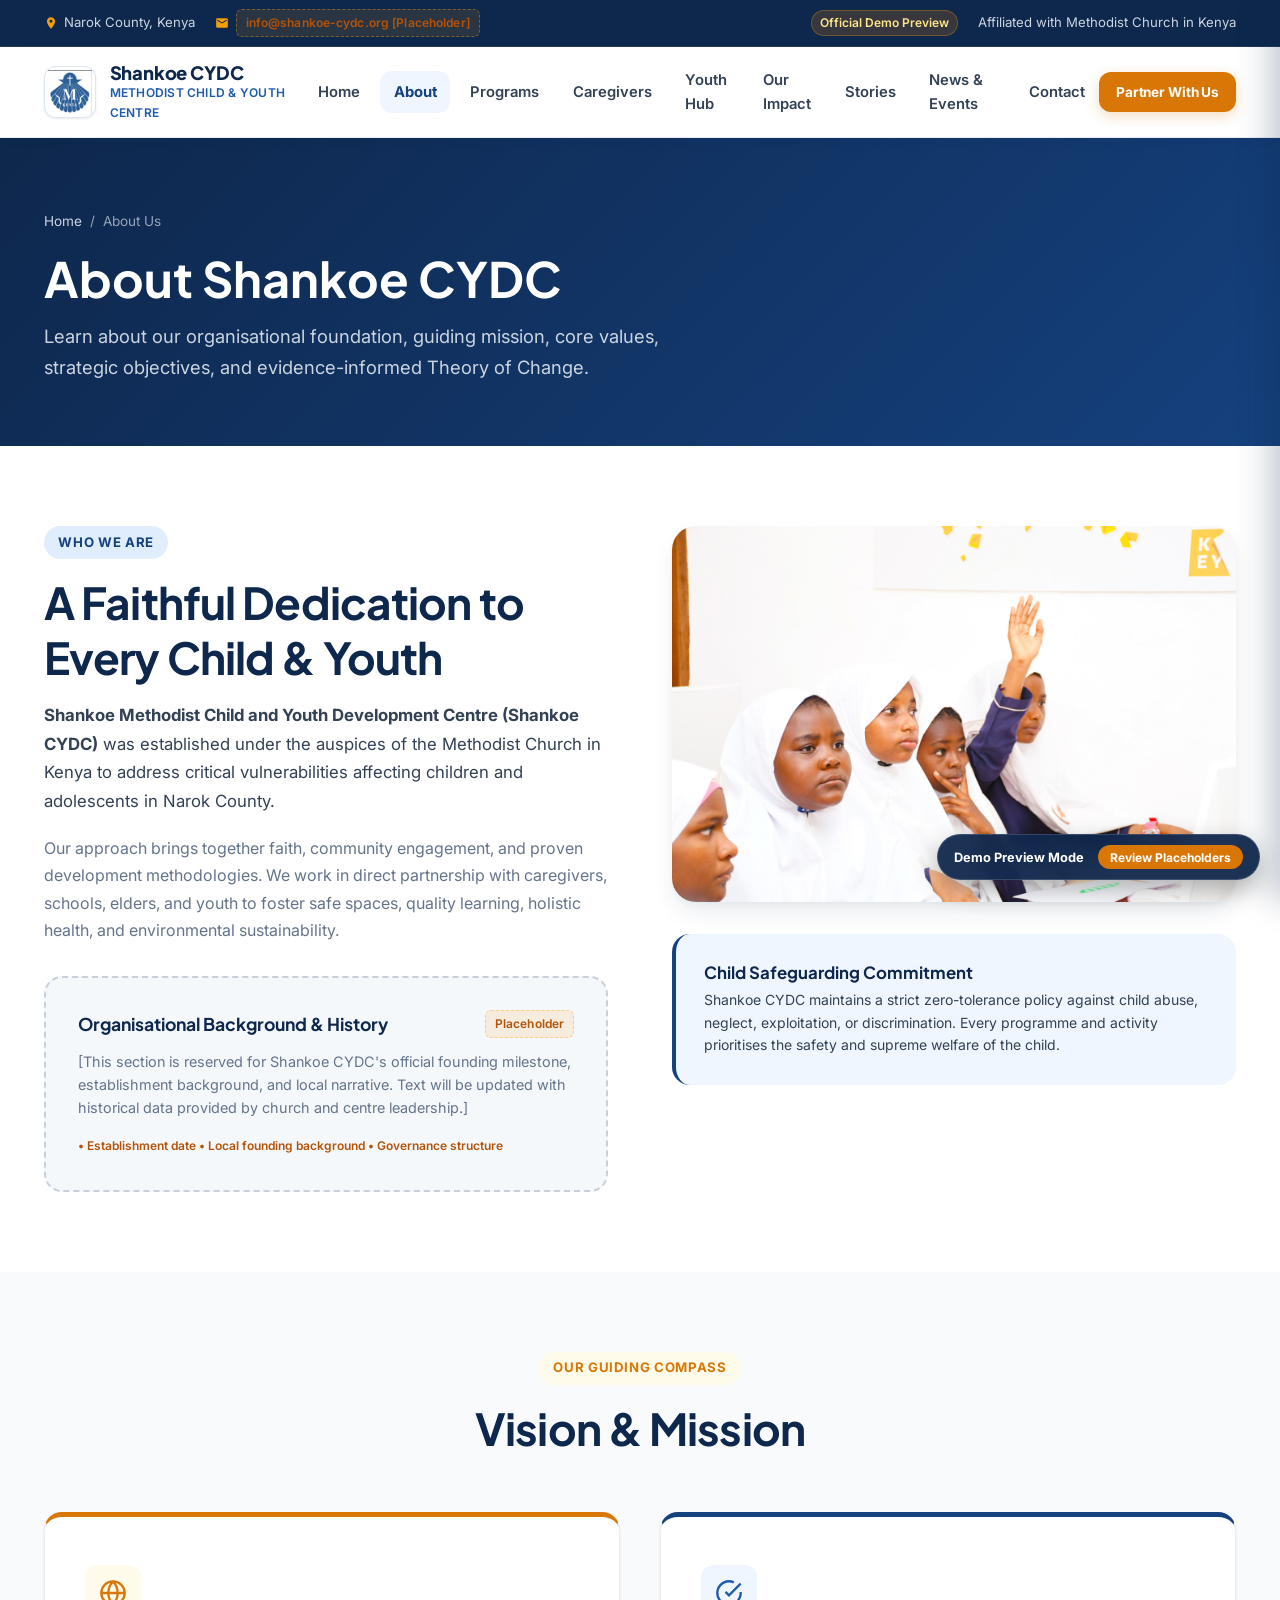
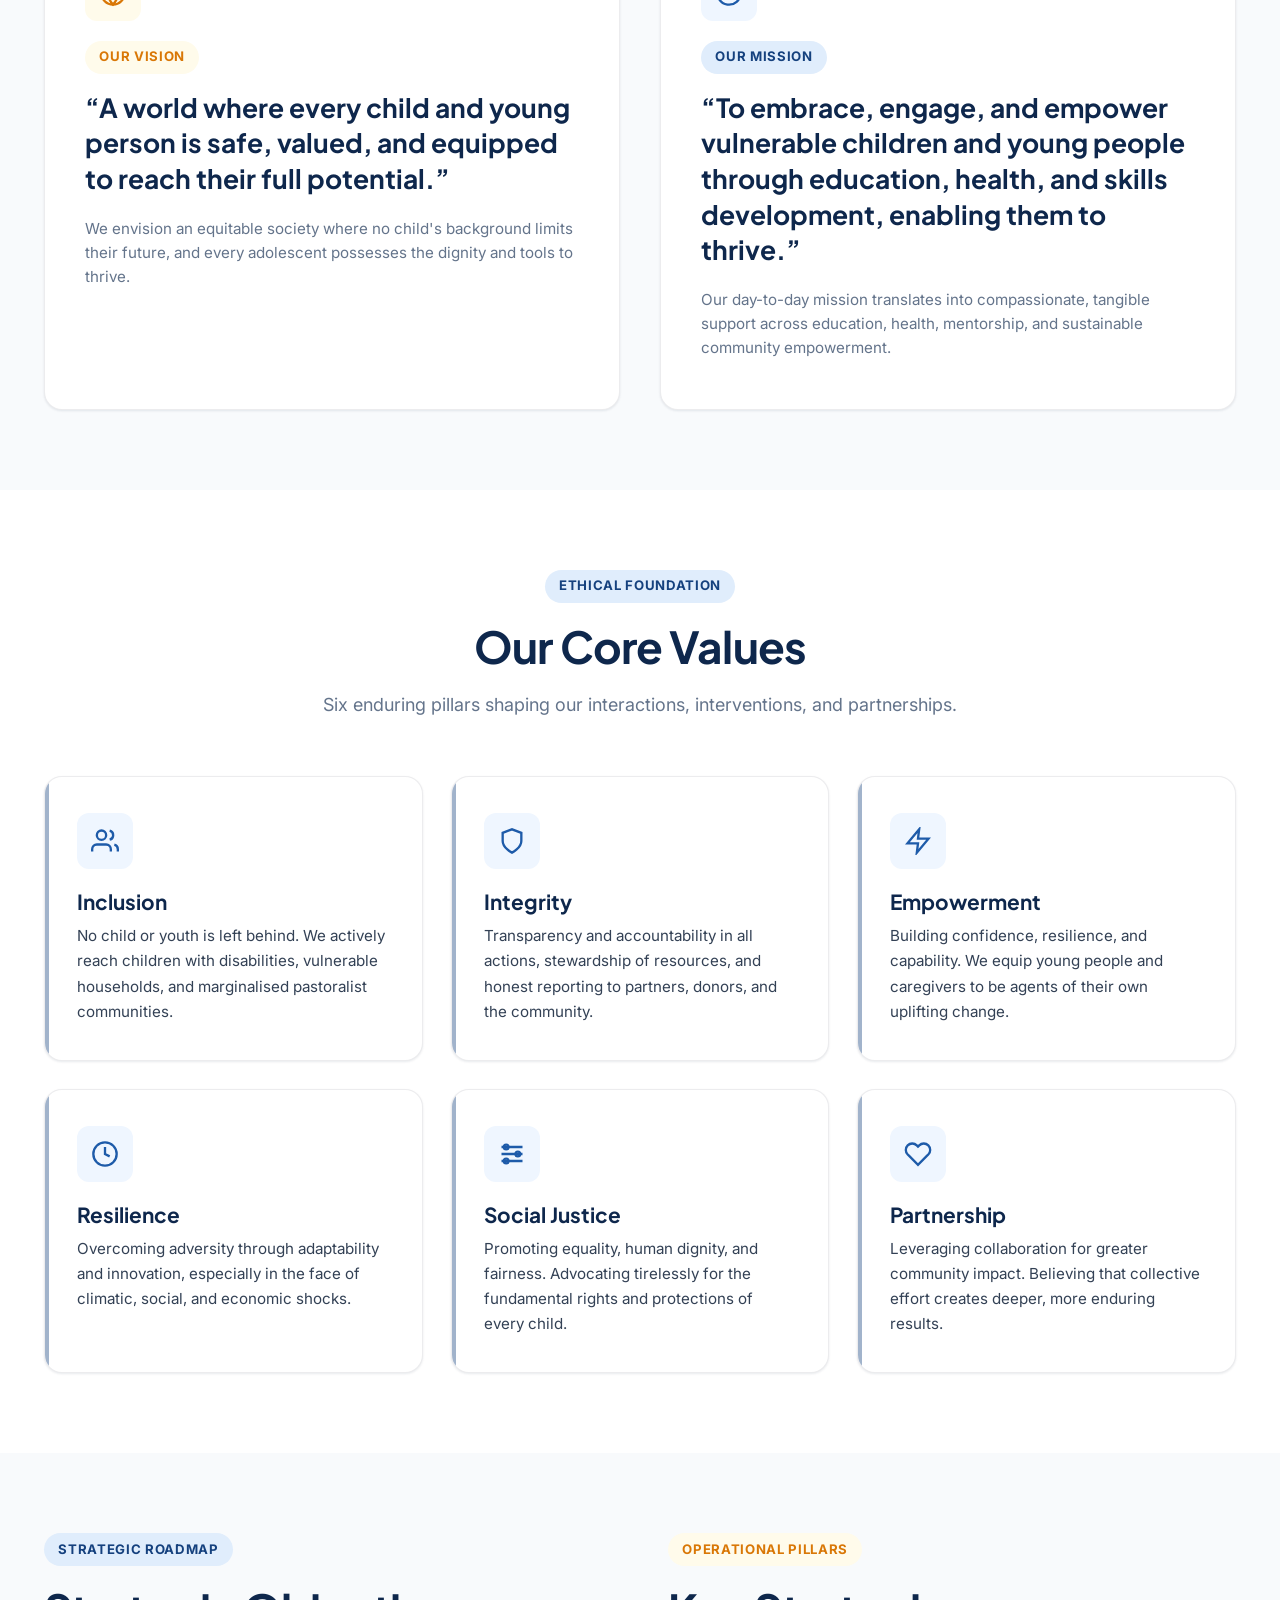
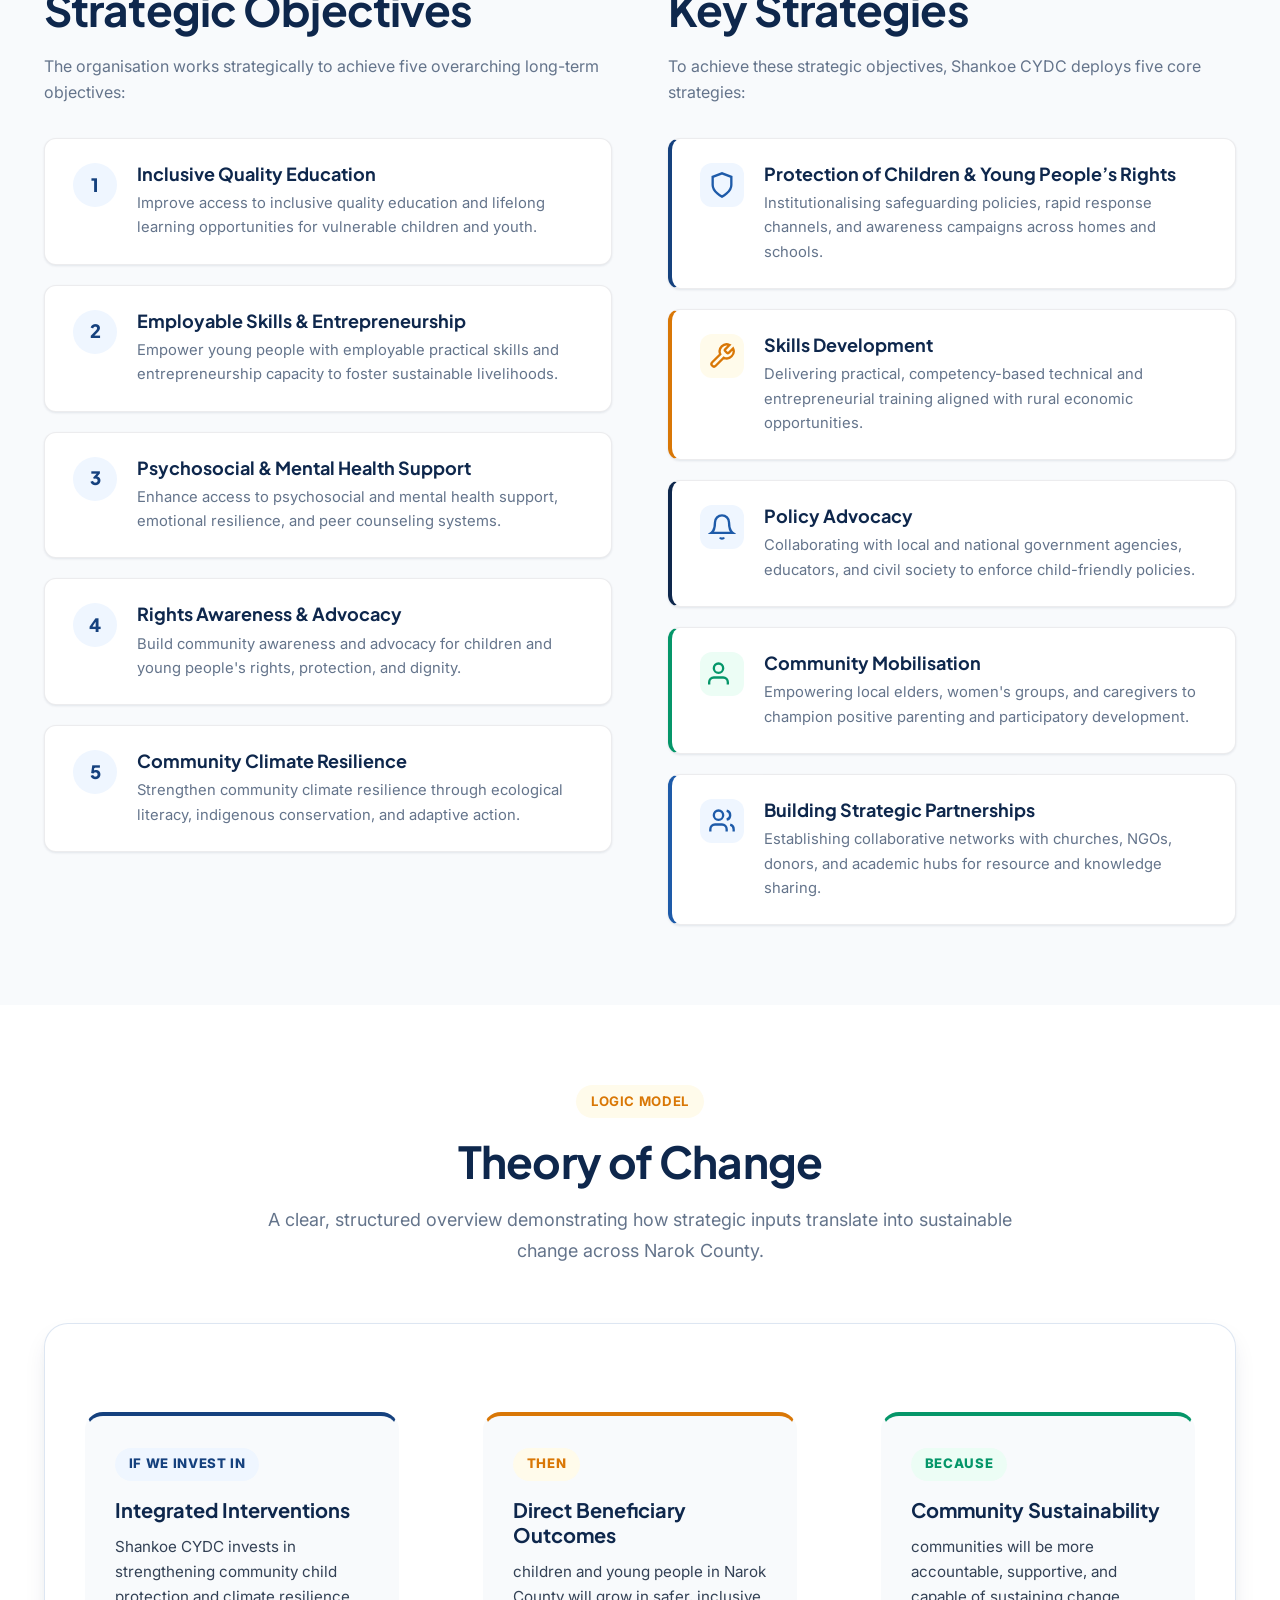
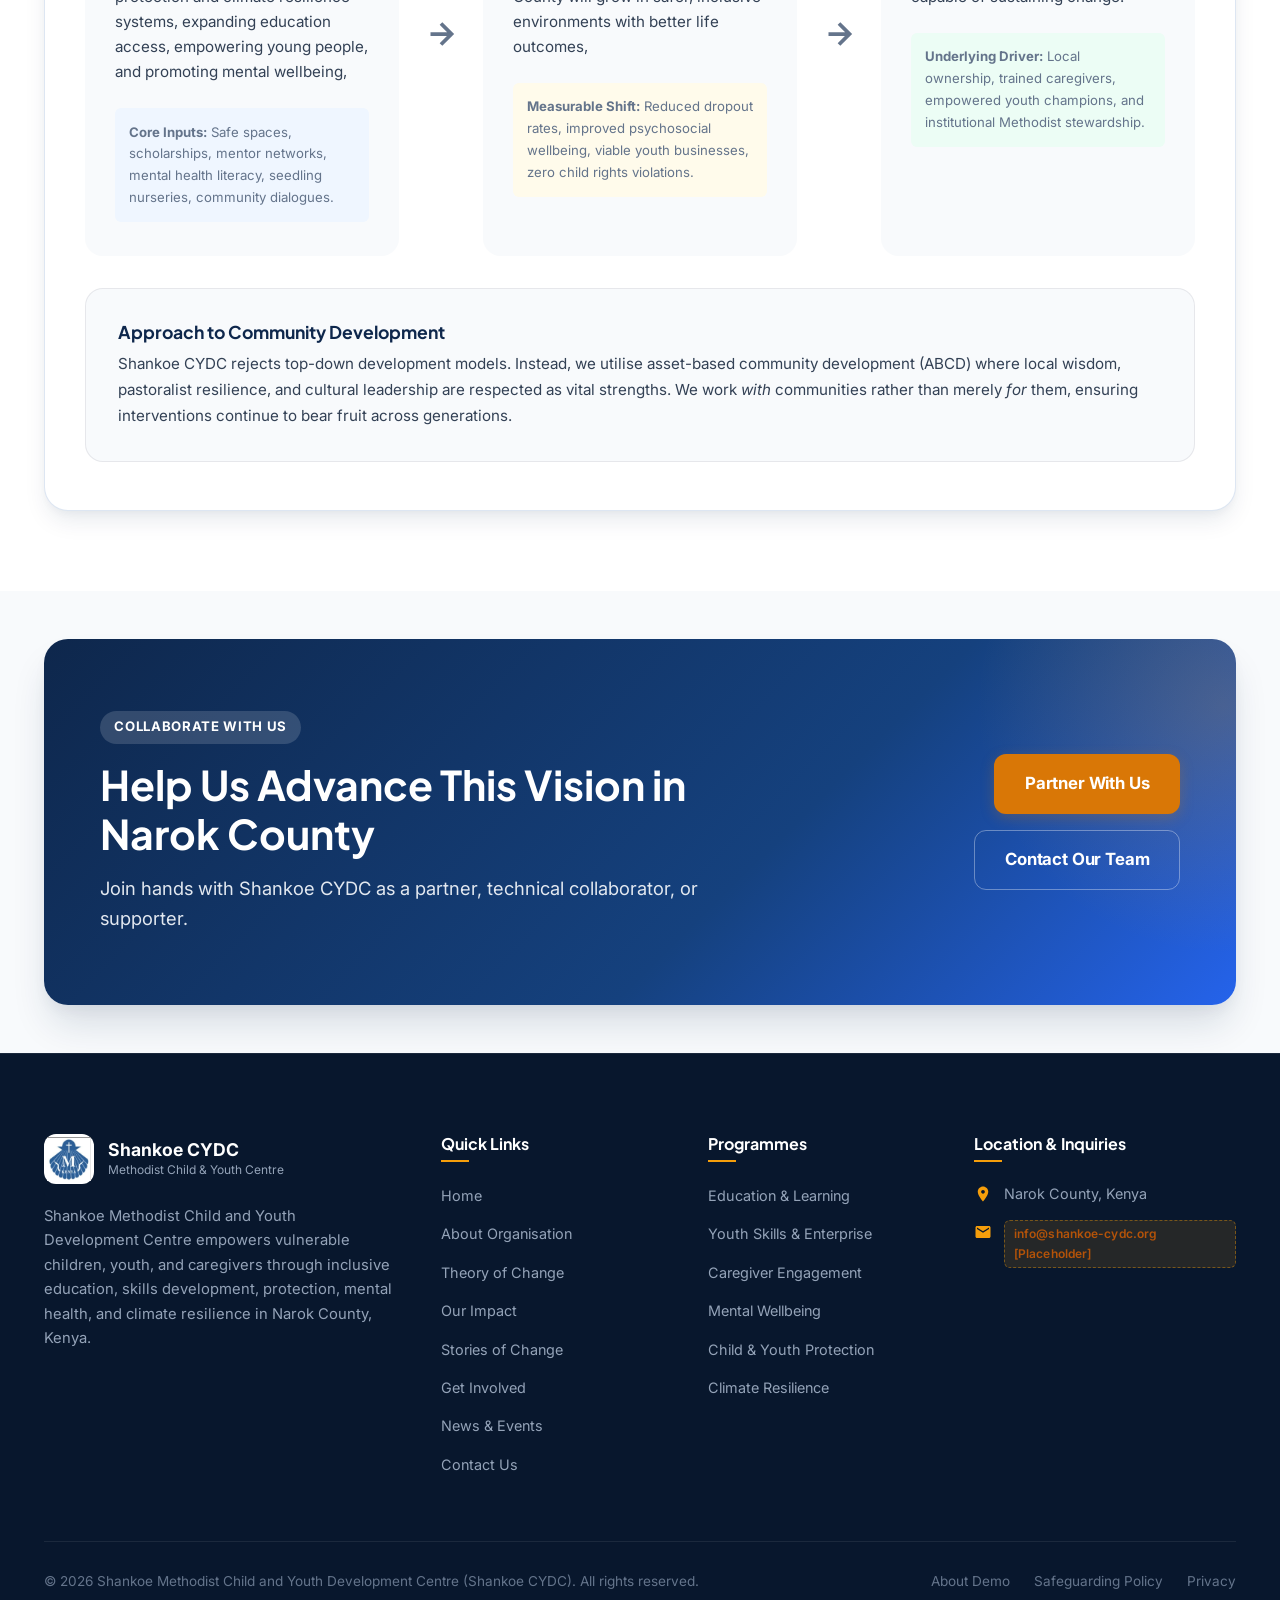
==== about.html @ 9dd34e41 "Initial commit: Shankoe CYDC demo website with authentic Kenyan imagery" ====
<!DOCTYPE html>
<html lang="en">
<head>
  <meta charset="UTF-8">
  <meta name="viewport" content="width=device-width, initial-scale=1.0">
  <title>About Us | Shankoe Methodist Child and Youth Development Centre</title>
  <meta name="description" content="Learn about Shankoe Methodist Child and Youth Development Centre (Shankoe CYDC), our Vision, Mission, Core Values, Strategic Objectives, and Theory of Change in Narok County, Kenya.">
  <link rel="stylesheet" href="css/style.css">
  <link rel="icon" type="image/jpeg" href="assets/images/shankoe-logo-clean.png">
</head>
<body>

  <!-- Top Bar -->
  <div class="top-bar">
    <div class="container top-bar-inner">
      <div class="top-bar-left">
        <span class="top-bar-item">
          <svg viewBox="0 0 24 24" fill="currentColor"><path d="M12 2C8.13 2 5 5.13 5 9c0 5.25 7 13 7 13s7-7.75 7-13c0-3.87-3.13-7-7-7zm0 9.5c-1.38 0-2.5-1.12-2.5-2.5s1.12-2.5 2.5-2.5 2.5 1.12 2.5 2.5-1.12 2.5-2.5 2.5z"/></svg>
          Narok County, Kenya
        </span>
        <span class="top-bar-item">
          <svg viewBox="0 0 24 24" fill="currentColor"><path d="M20 4H4c-1.1 0-1.99.9-1.99 2L2 18c0 1.1.9 2 2 2h16c1.1 0 2-.9 2-2V6c0-1.1-.9-2-2-2zm0 4l-8 5-8-5V6l8 5 8-5v2z"/></svg>
          <span class="placeholder-tag" data-placeholder="true">info@shankoe-cydc.org [Placeholder]</span>
        </span>
      </div>
      <div class="top-bar-right">
        <span class="demo-indicator">Official Demo Preview</span>
        <span class="top-bar-item">Affiliated with Methodist Church in Kenya</span>
      </div>
    </div>
  </div>

  <!-- Master Header Nav -->
  <header class="header-nav">
    <div class="container nav-container">
      <a href="index.html" class="brand-wrapper" aria-label="Shankoe CYDC Home">
        <div class="brand-logo-badge">
          <img src="assets/images/shankoe-logo-clean.png" alt="Shankoe Methodist Child and Youth Development Centre Logo">
        </div>
        <div class="brand-text">
          <span class="brand-title">Shankoe CYDC</span>
          <span class="brand-sub">Methodist Child &amp; Youth Centre</span>
        </div>
      </a>

      <!-- Desktop Nav -->
      <nav>
        <ul class="nav-menu">
          <li class="nav-item"><a href="index.html" class="nav-link">Home</a></li>
          <li class="nav-item">
            <a href="about.html" class="nav-link active">About</a>
            <ul class="nav-dropdown">
              <li><a href="#vision-mission">Vision &amp; Mission</a></li>
              <li><a href="#core-values">Core Values</a></li>
              <li><a href="#objectives">Strategic Objectives</a></li>
              <li><a href="#toc">Theory of Change</a></li>
            </ul>
          </li>
          <li class="nav-item">
            <a href="programs.html" class="nav-link">Programs</a>
            <ul class="nav-dropdown">
              <li><a href="programs.html#education">Education &amp; Lifelong Learning</a></li>
              <li><a href="youth.html">Youth Skills &amp; Entrepreneurship</a></li>
              <li><a href="caregivers.html">Caregivers &amp; Community</a></li>
              <li><a href="programs.html#protection">Child &amp; Youth Protection</a></li>
              <li><a href="programs.html#mental-health">Psychosocial &amp; Mental Health</a></li>
              <li><a href="programs.html#climate">Community Climate Resilience</a></li>
            </ul>
          </li>
          <li class="nav-item"><a href="caregivers.html" class="nav-link">Caregivers</a></li>
          <li class="nav-item"><a href="youth.html" class="nav-link">Youth Hub</a></li>
          <li class="nav-item"><a href="impact.html" class="nav-link">Our Impact</a></li>
          <li class="nav-item"><a href="stories.html" class="nav-link">Stories</a></li>
          <li class="nav-item"><a href="news.html" class="nav-link">News &amp; Events</a></li>
          <li class="nav-item"><a href="contact.html" class="nav-link">Contact</a></li>
        </ul>
      </nav>

      <div class="nav-actions">
        <a href="get-involved.html" class="btn btn-accent btn-sm">Partner With Us</a>
        <button class="mobile-toggle" aria-label="Open mobile navigation menu">
          <svg viewBox="0 0 24 24" fill="none" stroke="currentColor" stroke-width="2"><path stroke-linecap="round" stroke-linejoin="round" d="M4 6h16M4 12h16M4 18h16"/></svg>
        </button>
      </div>
    </div>
  </header>

  <!-- Mobile Drawer -->
  <div class="mobile-drawer-backdrop"></div>
  <div class="mobile-drawer" role="dialog" aria-label="Mobile Navigation">
    <div class="mobile-drawer-header">
      <div class="brand-wrapper">
        <div class="brand-logo-badge">
          <img src="assets/images/shankoe-logo-clean.png" alt="Shankoe CYDC">
        </div>
        <div class="brand-text">
          <span class="brand-title">Shankoe CYDC</span>
          <span class="brand-sub">Narok County, Kenya</span>
        </div>
      </div>
      <button class="mobile-drawer-close" aria-label="Close navigation" style="background:none;border:none;cursor:pointer;padding:0.4rem;">
        <svg viewBox="0 0 24 24" width="24" height="24" stroke="currentColor" stroke-width="2" fill="none"><path d="M6 18L18 6M6 6l12 12"/></svg>
      </button>
    </div>
    <ul class="mobile-menu-list">
      <li><a href="index.html" class="mobile-menu-link">Home</a></li>
      <li><a href="about.html" class="mobile-menu-link active">About Us</a></li>
      <li><a href="programs.html" class="mobile-menu-link">Programs</a></li>
      <li><a href="caregivers.html" class="mobile-menu-link">Caregiver Engagement</a></li>
      <li><a href="youth.html" class="mobile-menu-link">Youth Empowerment</a></li>
      <li><a href="impact.html" class="mobile-menu-link">Our Impact</a></li>
      <li><a href="stories.html" class="mobile-menu-link">Stories of Change</a></li>
      <li><a href="get-involved.html" class="mobile-menu-link">Get Involved</a></li>
      <li><a href="news.html" class="mobile-menu-link">News &amp; Events</a></li>
      <li><a href="contact.html" class="mobile-menu-link">Contact</a></li>
    </ul>
  </div>

  <!-- Page Hero Header -->
  <section class="page-hero">
    <div class="container">
      <div class="breadcrumbs">
        <a href="index.html">Home</a>
        <span>/</span>
        <span>About Us</span>
      </div>
      <h1>About Shankoe CYDC</h1>
      <p>
        Learn about our organisational foundation, guiding mission, core values, strategic objectives, and evidence-informed Theory of Change.
      </p>
    </div>
  </section>

  <!-- Organisation Overview & Background Placeholder -->
  <section class="section bg-white">
    <div class="container">
      <div class="grid-2" style="align-items: flex-start; gap: 4rem;">
        <div>
          <span class="eyebrow">Who We Are</span>
          <h2 class="section-title">A Faithful Dedication to Every Child &amp; Youth</h2>
          <p style="font-size: 1.05rem; line-height: 1.7; color: var(--text-body); margin-bottom: 1.25rem;">
            <strong>Shankoe Methodist Child and Youth Development Centre (Shankoe CYDC)</strong> was established under the auspices of the Methodist Church in Kenya to address critical vulnerabilities affecting children and adolescents in Narok County.
          </p>
          <p style="color: var(--text-muted); line-height: 1.7; margin-bottom: 2rem;">
            Our approach brings together faith, community engagement, and proven development methodologies. We work in direct partnership with caregivers, schools, elders, and youth to foster safe spaces, quality learning, holistic health, and environmental sustainability.
          </p>

          <!-- History / Background Placeholder -->
          <div class="placeholder-box" style="text-align: left; padding: 2rem;" data-placeholder="true">
            <div style="display:flex; justify-content:space-between; align-items:center; margin-bottom: 0.75rem;">
              <h4 style="color: var(--primary-navy); font-size: 1.1rem; margin:0;">Organisational Background &amp; History</h4>
              <span class="placeholder-tag">Placeholder</span>
            </div>
            <p style="font-size: 0.9rem; line-height: 1.6; color: var(--text-muted); margin-bottom: 0.75rem;">
              [This section is reserved for Shankoe CYDC's official founding milestone, establishment background, and local narrative. Text will be updated with historical data provided by church and centre leadership.]
            </p>
            <span style="font-size: 0.75rem; color: #b45309; font-weight: 600;">
              &bull; Establishment date &bull; Local founding background &bull; Governance structure
            </span>
          </div>
        </div>

        <div>
          <div style="border-radius: var(--radius-xl); overflow: hidden; box-shadow: var(--shadow-lg); margin-bottom: 2rem;">
            <img src="assets/images/kenya-students-learning.jpg" alt="Kenyan students learning in an encouraging classroom environment">
          </div>
          <div style="background: var(--light-blue); padding: 1.75rem; border-radius: var(--radius-lg); border-left: 4px solid var(--primary-blue);">
            <h4 style="font-size: 1.05rem; color: var(--primary-navy); margin-bottom: 0.4rem;">Child Safeguarding Commitment</h4>
            <p style="font-size: 0.875rem; color: var(--text-body); line-height: 1.6;">
              Shankoe CYDC maintains a strict zero-tolerance policy against child abuse, neglect, exploitation, or discrimination. Every programme and activity prioritises the safety and supreme welfare of the child.
            </p>
          </div>
        </div>
      </div>
    </div>
  </section>

  <!-- Vision & Mission Dual Cards -->
  <section class="section bg-light" id="vision-mission">
    <div class="container">
      <div class="section-header">
        <span class="eyebrow eyebrow-accent">Our Guiding Compass</span>
        <h2 class="section-title">Vision &amp; Mission</h2>
      </div>

      <div class="grid-2" style="gap: 2.5rem;">
        <div class="card" style="border-top: 5px solid var(--accent-amber); padding: 3rem 2.5rem;">
          <div class="card-icon" style="background: var(--accent-warm); color: var(--accent-amber);">
            <svg viewBox="0 0 24 24" fill="none" stroke="currentColor" stroke-width="2"><circle cx="12" cy="12" r="10"/><path d="M12 2a14.5 14.5 0 0 0 0 20 14.5 14.5 0 0 0 0-20"/><path d="M2 12h20"/></svg>
          </div>
          <span class="eyebrow eyebrow-accent" style="margin-bottom: 1rem;">Our Vision</span>
          <h3 style="font-size: 1.65rem; color: var(--primary-navy); line-height: 1.35; margin-bottom: 1.25rem;">
            “A world where every child and young person is safe, valued, and equipped to reach their full potential.”
          </h3>
          <p style="color: var(--text-muted); font-size: 0.95rem; line-height: 1.6;">
            We envision an equitable society where no child's background limits their future, and every adolescent possesses the dignity and tools to thrive.
          </p>
        </div>

        <div class="card" style="border-top: 5px solid var(--primary-blue); padding: 3rem 2.5rem;">
          <div class="card-icon">
            <svg viewBox="0 0 24 24" fill="none" stroke="currentColor" stroke-width="2"><path d="M22 11.08V12a10 10 0 1 1-5.93-9.14"/><polyline points="22 4 12 14.01 9 11.01"/></svg>
          </div>
          <span class="eyebrow" style="margin-bottom: 1rem;">Our Mission</span>
          <h3 style="font-size: 1.65rem; color: var(--primary-navy); line-height: 1.35; margin-bottom: 1.25rem;">
            “To embrace, engage, and empower vulnerable children and young people through education, health, and skills development, enabling them to thrive.”
          </h3>
          <p style="color: var(--text-muted); font-size: 0.95rem; line-height: 1.6;">
            Our day-to-day mission translates into compassionate, tangible support across education, health, mentorship, and sustainable community empowerment.
          </p>
        </div>
      </div>
    </div>
  </section>

  <!-- Core Values -->
  <section class="section bg-white" id="core-values">
    <div class="container">
      <div class="section-header">
        <span class="eyebrow">Ethical Foundation</span>
        <h2 class="section-title">Our Core Values</h2>
        <p class="section-desc">Six enduring pillars shaping our interactions, interventions, and partnerships.</p>
      </div>

      <div class="values-grid">
        <div class="value-card">
          <div class="card-icon">
            <svg viewBox="0 0 24 24" fill="none" stroke="currentColor" stroke-width="2"><path d="M17 21v-2a4 4 0 0 0-4-4H5a4 4 0 0 0-4 4v2"/><circle cx="9" cy="7" r="4"/><path d="M23 21v-2a4 4 0 0 0-3-3.87"/><path d="M16 3.13a4 4 0 0 1 0 7.75"/></svg>
          </div>
          <h3>Inclusion</h3>
          <p>No child or youth is left behind. We actively reach children with disabilities, vulnerable households, and marginalised pastoralist communities.</p>
        </div>

        <div class="value-card">
          <div class="card-icon">
            <svg viewBox="0 0 24 24" fill="none" stroke="currentColor" stroke-width="2"><path d="M12 22s8-4 8-10V5l-8-3-8 3v7c0 6 8 10 8 10z"/></svg>
          </div>
          <h3>Integrity</h3>
          <p>Transparency and accountability in all actions, stewardship of resources, and honest reporting to partners, donors, and the community.</p>
        </div>

        <div class="value-card">
          <div class="card-icon">
            <svg viewBox="0 0 24 24" fill="none" stroke="currentColor" stroke-width="2"><path d="M13 2L3 14h9l-1 8 10-12h-9l1-8z"/></svg>
          </div>
          <h3>Empowerment</h3>
          <p>Building confidence, resilience, and capability. We equip young people and caregivers to be agents of their own uplifting change.</p>
        </div>

        <div class="value-card">
          <div class="card-icon">
            <svg viewBox="0 0 24 24" fill="none" stroke="currentColor" stroke-width="2"><circle cx="12" cy="12" r="10"/><path d="M12 6v6l4 2"/></svg>
          </div>
          <h3>Resilience</h3>
          <p>Overcoming adversity through adaptability and innovation, especially in the face of climatic, social, and economic shocks.</p>
        </div>

        <div class="value-card">
          <div class="card-icon">
            <svg viewBox="0 0 24 24" fill="none" stroke="currentColor" stroke-width="2"><path d="M3 6h18M3 12h18M3 18h18"/><circle cx="7" cy="6" r="2"/><circle cx="17" cy="12" r="2"/><circle cx="7" cy="18" r="2"/></svg>
          </div>
          <h3>Social Justice</h3>
          <p>Promoting equality, human dignity, and fairness. Advocating tirelessly for the fundamental rights and protections of every child.</p>
        </div>

        <div class="value-card">
          <div class="card-icon">
            <svg viewBox="0 0 24 24" fill="none" stroke="currentColor" stroke-width="2"><path d="M20.84 4.61a5.5 5.5 0 0 0-7.78 0L12 5.67l-1.06-1.06a5.5 5.5 0 0 0-7.78 7.78l1.06 1.06L12 21.23l7.78-7.78 1.06-1.06a5.5 5.5 0 0 0 0-7.78z"/></svg>
          </div>
          <h3>Partnership</h3>
          <p>Leveraging collaboration for greater community impact. Believing that collective effort creates deeper, more enduring results.</p>
        </div>
      </div>
    </div>
  </section>

  <!-- Strategic Objectives & Key Strategies -->
  <section class="section bg-light" id="objectives">
    <div class="container">
      <div class="grid-2" style="gap: 3.5rem;">
        <!-- Column 1: Strategic Objectives -->
        <div>
          <span class="eyebrow">Strategic Roadmap</span>
          <h2 class="section-title">Strategic Objectives</h2>
          <p style="color: var(--text-muted); margin-bottom: 2rem;">The organisation works strategically to achieve five overarching long-term objectives:</p>

          <div class="objective-list">
            <div class="objective-item">
              <div class="objective-num">1</div>
              <div class="objective-text">
                <h4>Inclusive Quality Education</h4>
                <p>Improve access to inclusive quality education and lifelong learning opportunities for vulnerable children and youth.</p>
              </div>
            </div>

            <div class="objective-item">
              <div class="objective-num">2</div>
              <div class="objective-text">
                <h4>Employable Skills &amp; Entrepreneurship</h4>
                <p>Empower young people with employable practical skills and entrepreneurship capacity to foster sustainable livelihoods.</p>
              </div>
            </div>

            <div class="objective-item">
              <div class="objective-num">3</div>
              <div class="objective-text">
                <h4>Psychosocial &amp; Mental Health Support</h4>
                <p>Enhance access to psychosocial and mental health support, emotional resilience, and peer counseling systems.</p>
              </div>
            </div>

            <div class="objective-item">
              <div class="objective-num">4</div>
              <div class="objective-text">
                <h4>Rights Awareness &amp; Advocacy</h4>
                <p>Build community awareness and advocacy for children and young people's rights, protection, and dignity.</p>
              </div>
            </div>

            <div class="objective-item">
              <div class="objective-num">5</div>
              <div class="objective-text">
                <h4>Community Climate Resilience</h4>
                <p>Strengthen community climate resilience through ecological literacy, indigenous conservation, and adaptive action.</p>
              </div>
            </div>
          </div>
        </div>

        <!-- Column 2: Key Strategies & Approach -->
        <div>
          <span class="eyebrow eyebrow-accent">Operational Pillars</span>
          <h2 class="section-title">Key Strategies</h2>
          <p style="color: var(--text-muted); margin-bottom: 2rem;">To achieve these strategic objectives, Shankoe CYDC deploys five core strategies:</p>

          <div class="objective-list">
            <div class="objective-item" style="border-left: 4px solid var(--primary-blue);">
              <div class="card-icon" style="margin-bottom:0; width:44px; height:44px; flex-shrink:0;">
                <svg viewBox="0 0 24 24" width="22" height="22" fill="none" stroke="currentColor" stroke-width="2"><path d="M12 22s8-4 8-10V5l-8-3-8 3v7c0 6 8 10 8 10z"/></svg>
              </div>
              <div class="objective-text">
                <h4>Protection of Children &amp; Young People’s Rights</h4>
                <p>Institutionalising safeguarding policies, rapid response channels, and awareness campaigns across homes and schools.</p>
              </div>
            </div>

            <div class="objective-item" style="border-left: 4px solid var(--accent-amber);">
              <div class="card-icon" style="margin-bottom:0; width:44px; height:44px; flex-shrink:0; background:var(--accent-warm); color:var(--accent-amber);">
                <svg viewBox="0 0 24 24" width="22" height="22" fill="none" stroke="currentColor" stroke-width="2"><path d="M14.7 6.3a1 1 0 0 0 0 1.4l1.6 1.6a1 1 0 0 0 1.4 0l3.77-3.77a6 6 0 0 1-7.94 7.94l-6.91 6.91a2.12 2.12 0 0 1-3-3l6.91-6.91a6 6 0 0 1 7.94-7.94l-3.76 3.76z"/></svg>
              </div>
              <div class="objective-text">
                <h4>Skills Development</h4>
                <p>Delivering practical, competency-based technical and entrepreneurial training aligned with rural economic opportunities.</p>
              </div>
            </div>

            <div class="objective-item" style="border-left: 4px solid var(--primary-navy);">
              <div class="card-icon" style="margin-bottom:0; width:44px; height:44px; flex-shrink:0;">
                <svg viewBox="0 0 24 24" width="22" height="22" fill="none" stroke="currentColor" stroke-width="2"><path d="M18 8A6 6 0 0 0 6 8c0 7-3 9-3 9h18s-3-2-3-9"/><path d="M13.73 21a2 2 0 0 1-3.46 0"/></svg>
              </div>
              <div class="objective-text">
                <h4>Policy Advocacy</h4>
                <p>Collaborating with local and national government agencies, educators, and civil society to enforce child-friendly policies.</p>
              </div>
            </div>

            <div class="objective-item" style="border-left: 4px solid var(--accent-green);">
              <div class="card-icon" style="margin-bottom:0; width:44px; height:44px; flex-shrink:0; background:var(--accent-green-light); color:var(--accent-green);">
                <svg viewBox="0 0 24 24" width="22" height="22" fill="none" stroke="currentColor" stroke-width="2"><path d="M17 21v-2a4 4 0 0 0-4-4H5a4 4 0 0 0-4 4v2"/><circle cx="9" cy="7" r="4"/></svg>
              </div>
              <div class="objective-text">
                <h4>Community Mobilisation</h4>
                <p>Empowering local elders, women's groups, and caregivers to champion positive parenting and participatory development.</p>
              </div>
            </div>

            <div class="objective-item" style="border-left: 4px solid var(--brand-blue);">
              <div class="card-icon" style="margin-bottom:0; width:44px; height:44px; flex-shrink:0;">
                <svg viewBox="0 0 24 24" width="22" height="22" fill="none" stroke="currentColor" stroke-width="2"><path d="M16 21v-2a4 4 0 0 0-4-4H6a4 4 0 0 0-4 4v2"/><circle cx="9" cy="7" r="4"/><path d="M22 21v-2a4 4 0 0 0-3-3.87"/><path d="M16 3.13a4 4 0 0 1 0 7.75"/></svg>
              </div>
              <div class="objective-text">
                <h4>Building Strategic Partnerships</h4>
                <p>Establishing collaborative networks with churches, NGOs, donors, and academic hubs for resource and knowledge sharing.</p>
              </div>
            </div>
          </div>
        </div>
      </div>
    </div>
  </section>

  <!-- Theory of Change (Full Visual Presentation) -->
  <section class="section bg-white" id="toc">
    <div class="container">
      <div class="section-header">
        <span class="eyebrow eyebrow-accent">Logic Model</span>
        <h2 class="section-title">Theory of Change</h2>
        <p class="section-desc">
          A clear, structured overview demonstrating how strategic inputs translate into sustainable change across Narok County.
        </p>
      </div>

      <div class="toc-wrapper">
        <div class="toc-flow">
          <!-- Step 1: IF -->
          <div class="toc-step step-if">
            <span class="toc-badge badge-if">IF WE INVEST IN</span>
            <h3>Integrated Interventions</h3>
            <p>
              Shankoe CYDC invests in strengthening community child protection and climate resilience systems, expanding education access, empowering young people, and promoting mental wellbeing,
            </p>
            <div style="margin-top: 1.5rem; font-size: 0.825rem; color: var(--text-muted); background: var(--light-blue); padding: 0.85rem; border-radius: var(--radius-sm);">
              <strong>Core Inputs:</strong> Safe spaces, scholarships, mentor networks, mental health literacy, seedling nurseries, community dialogues.
            </div>
          </div>

          <div class="toc-connector">
            <svg viewBox="0 0 24 24" width="36" height="36" fill="none" stroke="currentColor" stroke-width="2.5"><path d="M5 12h14M12 5l7 7-7 7"/></svg>
          </div>

          <!-- Step 2: THEN -->
          <div class="toc-step step-then">
            <span class="toc-badge badge-then">THEN</span>
            <h3>Direct Beneficiary Outcomes</h3>
            <p>
              children and young people in Narok County will grow in safer, inclusive environments with better life outcomes,
            </p>
            <div style="margin-top: 1.5rem; font-size: 0.825rem; color: var(--text-muted); background: var(--accent-warm); padding: 0.85rem; border-radius: var(--radius-sm);">
              <strong>Measurable Shift:</strong> Reduced dropout rates, improved psychosocial wellbeing, viable youth businesses, zero child rights violations.
            </div>
          </div>

          <div class="toc-connector">
            <svg viewBox="0 0 24 24" width="36" height="36" fill="none" stroke="currentColor" stroke-width="2.5"><path d="M5 12h14M12 5l7 7-7 7"/></svg>
          </div>

          <!-- Step 3: BECAUSE -->
          <div class="toc-step step-because">
            <span class="toc-badge badge-because">BECAUSE</span>
            <h3>Community Sustainability</h3>
            <p>
              communities will be more accountable, supportive, and capable of sustaining change.
            </p>
            <div style="margin-top: 1.5rem; font-size: 0.825rem; color: var(--text-muted); background: var(--accent-green-light); padding: 0.85rem; border-radius: var(--radius-sm);">
              <strong>Underlying Driver:</strong> Local ownership, trained caregivers, empowered youth champions, and institutional Methodist stewardship.
            </div>
          </div>
        </div>

        <div style="background: var(--bg-page); border-radius: var(--radius-lg); padding: 2rem; border: 1px solid var(--border-light); margin-top: 2rem;">
          <h4 style="font-size: 1.1rem; color: var(--primary-navy); margin-bottom: 0.5rem;">Approach to Community Development</h4>
          <p style="font-size: 0.95rem; color: var(--text-body); line-height: 1.7;">
            Shankoe CYDC rejects top-down development models. Instead, we utilise asset-based community development (ABCD) where local wisdom, pastoralist resilience, and cultural leadership are respected as vital strengths. We work <em>with</em> communities rather than merely <em>for</em> them, ensuring interventions continue to bear fruit across generations.
          </p>
        </div>
      </div>
    </div>
  </section>

  <!-- Final CTA -->
  <section class="section-sm">
    <div class="container">
      <div class="cta-banner">
        <div class="cta-grid">
          <div>
            <span class="eyebrow eyebrow-white" style="margin-bottom: 1rem;">Collaborate With Us</span>
            <h2>Help Us Advance This Vision in Narok County</h2>
            <p>Join hands with Shankoe CYDC as a partner, technical collaborator, or supporter.</p>
          </div>
          <div class="cta-buttons">
            <a href="get-involved.html" class="btn btn-accent btn-lg">Partner With Us</a>
            <a href="contact.html" class="btn btn-outline-white btn-lg">Contact Our Team</a>
          </div>
        </div>
      </div>
    </div>
  </section>

  <!-- Master Footer -->
  <footer class="site-footer">
    <div class="container">
      <div class="footer-top">
        <div class="footer-brand">
          <div class="footer-logo-row">
            <div class="footer-logo-badge">
              <img src="assets/images/shankoe-logo-clean.png" alt="Shankoe CYDC">
            </div>
            <div>
              <div class="footer-brand-title">Shankoe CYDC</div>
              <div style="font-size:0.75rem; color:#94a3b8;">Methodist Child &amp; Youth Centre</div>
            </div>
          </div>
          <p>
            Shankoe Methodist Child and Youth Development Centre empowers vulnerable children, youth, and caregivers through inclusive education, skills development, protection, mental health, and climate resilience in Narok County, Kenya.
          </p>
        </div>

        <div class="footer-col">
          <h4>Quick Links</h4>
          <ul class="footer-links">
            <li><a href="index.html">Home</a></li>
            <li><a href="about.html">About Organisation</a></li>
            <li><a href="about.html#toc">Theory of Change</a></li>
            <li><a href="impact.html">Our Impact</a></li>
            <li><a href="stories.html">Stories of Change</a></li>
            <li><a href="get-involved.html">Get Involved</a></li>
            <li><a href="news.html">News &amp; Events</a></li>
            <li><a href="contact.html">Contact Us</a></li>
          </ul>
        </div>

        <div class="footer-col">
          <h4>Programmes</h4>
          <ul class="footer-links">
            <li><a href="programs.html#education">Education &amp; Learning</a></li>
            <li><a href="youth.html">Youth Skills &amp; Enterprise</a></li>
            <li><a href="caregivers.html">Caregiver Engagement</a></li>
            <li><a href="programs.html#mental-health">Mental Wellbeing</a></li>
            <li><a href="programs.html#protection">Child &amp; Youth Protection</a></li>
            <li><a href="programs.html#climate">Climate Resilience</a></li>
          </ul>
        </div>

        <div class="footer-col">
          <h4>Location &amp; Inquiries</h4>
          <ul class="footer-contact-list">
            <li class="footer-contact-item">
              <svg viewBox="0 0 24 24" fill="currentColor"><path d="M12 2C8.13 2 5 5.13 5 9c0 5.25 7 13 7 13s7-7.75 7-13c0-3.87-3.13-7-7-7zm0 9.5c-1.38 0-2.5-1.12-2.5-2.5s1.12-2.5 2.5-2.5 2.5 1.12 2.5 2.5-1.12 2.5-2.5 2.5z"/></svg>
              <span>Narok County, Kenya</span>
            </li>
            <li class="footer-contact-item">
              <svg viewBox="0 0 24 24" fill="currentColor"><path d="M20 4H4c-1.1 0-1.99.9-1.99 2L2 18c0 1.1.9 2 2 2h16c1.1 0 2-.9 2-2V6c0-1.1-.9-2-2-2zm0 4l-8 5-8-5V6l8 5 8-5v2z"/></svg>
              <span class="placeholder-tag" data-placeholder="true">info@shankoe-cydc.org [Placeholder]</span>
            </li>
          </ul>
        </div>
      </div>

      <div class="footer-bottom">
        <p>&copy; 2026 Shankoe Methodist Child and Youth Development Centre (Shankoe CYDC). All rights reserved.</p>
        <div class="footer-bottom-links">
          <a href="about.html">About Demo</a>
          <a href="contact.html">Safeguarding Policy</a>
          <a href="contact.html">Privacy</a>
        </div>
      </div>
    </div>
  </footer>

  <!-- Floating Demo Controls -->
  <aside class="demo-control-bar" aria-label="Demo Review Helper">
    <span><strong>Demo Preview Mode</strong></span>
    <button id="togglePlaceholdersBtn" class="demo-toggle-btn">Review Placeholders</button>
  </aside>

  <script src="js/main.js"></script>
</body>
</html>
---- css/style.css ----
/* ==========================================================================
   Shankoe Methodist Child and Youth Development Centre (Shankoe CYDC)
   Official Master Stylesheet - Modern NGO Digital Identity
   ========================================================================== */

@import url('https://fonts.googleapis.com/css2?family=Inter:wght@300;400;500;600;700&family=Plus+Jakarta+Sans:wght@500;600;700;800&display=swap');

:root {
  /* Brand Palette - Rooted in Methodist Blue Heritage */
  --primary-navy: #0e274c;
  --primary-blue: #15417e;
  --brand-blue: #1e5ba9;
  --accent-blue: #2d74ce;
  --light-blue: #eff6ff;
  --tint-blue: #e0edfc;
  
  /* Warmth & Community Accents */
  --accent-amber: #d97706;
  --accent-gold: #f59e0b;
  --accent-warm: #fffbeb;
  --accent-green: #059669;
  --accent-green-light: #ecfdf5;
  
  /* Neutrals & Surfaces */
  --bg-page: #f8fafc;
  --bg-surface: #ffffff;
  --bg-subtle: #f1f5f9;
  --text-main: #0f172a;
  --text-body: #334155;
  --text-muted: #64748b;
  --text-light: #94a3b8;
  --border-light: rgba(15, 23, 42, 0.08);
  --border-blue: rgba(30, 91, 169, 0.15);
  
  /* Elevation Shadows */
  --shadow-sm: 0 1px 3px rgba(14, 39, 76, 0.06), 0 1px 2px rgba(14, 39, 76, 0.04);
  --shadow-md: 0 4px 12px -2px rgba(14, 39, 76, 0.08), 0 2px 6px -1px rgba(14, 39, 76, 0.04);
  --shadow-lg: 0 12px 24px -4px rgba(14, 39, 76, 0.1), 0 4px 8px -2px rgba(14, 39, 76, 0.04);
  --shadow-xl: 0 24px 38px -6px rgba(14, 39, 76, 0.14), 0 8px 16px -4px rgba(14, 39, 76, 0.06);

  /* Radius */
  --radius-sm: 6px;
  --radius-md: 12px;
  --radius-lg: 18px;
  --radius-xl: 24px;
  --radius-full: 9999px;

  /* Fonts */
  --font-heading: 'Plus Jakarta Sans', system-ui, -apple-system, sans-serif;
  --font-body: 'Inter', system-ui, -apple-system, sans-serif;

  /* Transitions */
  --transition-fast: 0.18s ease;
  --transition-base: 0.28s cubic-bezier(0.16, 1, 0.3, 1);
  --transition-smooth: 0.4s cubic-bezier(0.16, 1, 0.3, 1);
}

/* Base & Reset */
*, *::before, *::after {
  box-sizing: border-box;
  margin: 0;
  padding: 0;
}

html {
  scroll-behavior: smooth;
  font-size: 16px;
  -webkit-font-smoothing: antialiased;
  -moz-osx-font-smoothing: grayscale;
}

body {
  font-family: var(--font-body);
  background-color: var(--bg-page);
  color: var(--text-body);
  line-height: 1.65;
  overflow-x: hidden;
}

h1, h2, h3, h4, h5, h6 {
  font-family: var(--font-heading);
  color: var(--primary-navy);
  font-weight: 700;
  line-height: 1.25;
}

a {
  color: var(--brand-blue);
  text-decoration: none;
  transition: color var(--transition-fast);
}

a:hover {
  color: var(--primary-navy);
}

img {
  max-width: 100%;
  height: auto;
  display: block;
}

button, input, textarea, select {
  font-family: inherit;
  font-size: inherit;
}

/* Layout Utilities */
.container {
  width: 100%;
  max-width: 1240px;
  margin: 0 auto;
  padding: 0 1.5rem;
}

.container-narrow {
  max-width: 900px;
}

.section {
  padding: 5rem 0;
  position: relative;
}

.section-sm {
  padding: 3rem 0;
}

.section-lg {
  padding: 6.5rem 0;
}

.bg-white {
  background-color: var(--bg-surface);
}

.bg-light {
  background-color: var(--bg-page);
}

.bg-subtle-blue {
  background-color: var(--light-blue);
}

.bg-navy {
  background-color: var(--primary-navy);
  color: #ffffff;
}

.bg-navy h1, .bg-navy h2, .bg-navy h3, .bg-navy h4 {
  color: #ffffff;
}

.bg-navy p {
  color: #cbd5e1;
}

/* Section Headers */
.section-header {
  text-align: center;
  max-width: 760px;
  margin: 0 auto 3.5rem;
}

.section-header.text-left {
  text-align: left;
  margin-left: 0;
}

.eyebrow {
  display: inline-flex;
  align-items: center;
  gap: 0.5rem;
  padding: 0.35rem 0.9rem;
  border-radius: var(--radius-full);
  background-color: var(--tint-blue);
  color: var(--primary-blue);
  font-size: 0.825rem;
  font-weight: 700;
  letter-spacing: 0.05em;
  text-transform: uppercase;
  margin-bottom: 1rem;
}

.eyebrow-accent {
  background-color: var(--accent-warm);
  color: var(--accent-amber);
}

.eyebrow-white {
  background-color: rgba(255, 255, 255, 0.15);
  color: #ffffff;
}

.section-title {
  font-size: clamp(2rem, 3.5vw, 2.75rem);
  letter-spacing: -0.02em;
  margin-bottom: 1rem;
}

.section-desc {
  font-size: 1.125rem;
  color: var(--text-muted);
  line-height: 1.7;
}

/* Top Announcement Bar */
.top-bar {
  background-color: var(--primary-navy);
  color: #cbd5e1;
  font-size: 0.825rem;
  padding: 0.55rem 0;
  border-bottom: 1px solid rgba(255, 255, 255, 0.08);
}

.top-bar-inner {
  display: flex;
  align-items: center;
  justify-content: space-between;
  flex-wrap: wrap;
  gap: 0.75rem;
}

.top-bar-left, .top-bar-right {
  display: flex;
  align-items: center;
  gap: 1.25rem;
  flex-wrap: wrap;
}

.top-bar-item {
  display: inline-flex;
  align-items: center;
  gap: 0.4rem;
  color: #cbd5e1;
}

.top-bar-item svg {
  width: 14px;
  height: 14px;
  color: var(--accent-gold);
}

.top-bar-link {
  color: #cbd5e1;
  transition: color var(--transition-fast);
}

.top-bar-link:hover {
  color: #ffffff;
}

.demo-indicator {
  display: inline-flex;
  align-items: center;
  gap: 0.35rem;
  padding: 0.15rem 0.5rem;
  border-radius: var(--radius-full);
  background: rgba(217, 119, 6, 0.2);
  color: #fde68a;
  border: 1px solid rgba(245, 158, 11, 0.3);
  font-weight: 600;
  font-size: 0.75rem;
}

/* Master Navigation Bar */
.header-nav {
  position: sticky;
  top: 0;
  z-index: 1000;
  background-color: rgba(255, 255, 255, 0.98);
  backdrop-filter: blur(12px);
  border-bottom: 1px solid var(--border-light);
  box-shadow: 0 4px 20px -8px rgba(14, 39, 76, 0.06);
  transition: all var(--transition-base);
}

.nav-container {
  display: flex;
  align-items: center;
  justify-content: space-between;
  padding-top: 0.75rem;
  padding-bottom: 0.75rem;
}

.brand-wrapper {
  display: flex;
  align-items: center;
  gap: 0.85rem;
  text-decoration: none;
}

.brand-logo-badge {
  width: 52px;
  height: 52px;
  border-radius: var(--radius-md);
  background: #ffffff;
  padding: 3px;
  display: flex;
  align-items: center;
  justify-content: center;
  box-shadow: var(--shadow-sm);
  border: 1px solid var(--border-blue);
  flex-shrink: 0;
}

.brand-logo-badge img {
  width: 100%;
  height: 100%;
  object-fit: contain;
}

.brand-text {
  display: flex;
  flex-direction: column;
}

.brand-title {
  font-family: var(--font-heading);
  font-weight: 800;
  font-size: 1.15rem;
  line-height: 1.15;
  color: var(--primary-navy);
  letter-spacing: -0.01em;
}

.brand-sub {
  font-size: 0.75rem;
  font-weight: 600;
  color: var(--brand-blue);
  letter-spacing: 0.02em;
  text-transform: uppercase;
}

/* Desktop Nav Menu */
.nav-menu {
  display: flex;
  align-items: center;
  gap: 0.4rem;
  list-style: none;
}

.nav-item {
  position: relative;
}

.nav-link {
  display: inline-flex;
  align-items: center;
  gap: 0.35rem;
  padding: 0.55rem 0.85rem;
  border-radius: var(--radius-md);
  font-size: 0.925rem;
  font-weight: 600;
  color: var(--text-body);
  transition: all var(--transition-fast);
}

.nav-link:hover, .nav-link.active {
  color: var(--brand-blue);
  background-color: var(--light-blue);
}

.nav-link.active {
  color: var(--primary-blue);
  font-weight: 700;
}

/* Nav Dropdown */
.nav-dropdown {
  position: absolute;
  top: 100%;
  left: 0;
  min-width: 250px;
  background: #ffffff;
  border-radius: var(--radius-md);
  box-shadow: var(--shadow-xl);
  border: 1px solid var(--border-light);
  padding: 0.6rem;
  opacity: 0;
  visibility: hidden;
  transform: translateY(10px);
  transition: all var(--transition-base);
  z-index: 100;
  list-style: none;
}

.nav-item:hover .nav-dropdown {
  opacity: 1;
  visibility: visible;
  transform: translateY(0);
}

.nav-dropdown li a {
  display: block;
  padding: 0.6rem 0.85rem;
  border-radius: var(--radius-sm);
  font-size: 0.875rem;
  font-weight: 500;
  color: var(--text-body);
  transition: background-color var(--transition-fast), color var(--transition-fast);
}

.nav-dropdown li a:hover {
  background-color: var(--light-blue);
  color: var(--brand-blue);
}

/* Nav Actions */
.nav-actions {
  display: flex;
  align-items: center;
  gap: 0.85rem;
}

.mobile-toggle {
  display: none;
  background: none;
  border: none;
  color: var(--primary-navy);
  padding: 0.4rem;
  cursor: pointer;
  border-radius: var(--radius-sm);
}

.mobile-toggle svg {
  width: 26px;
  height: 26px;
}

/* Buttons */
.btn {
  display: inline-flex;
  align-items: center;
  justify-content: center;
  gap: 0.5rem;
  padding: 0.75rem 1.45rem;
  border-radius: var(--radius-md);
  font-weight: 700;
  font-size: 0.95rem;
  letter-spacing: -0.01em;
  cursor: pointer;
  border: 1px solid transparent;
  transition: all var(--transition-base);
  white-space: nowrap;
}

.btn svg {
  width: 18px;
  height: 18px;
  transition: transform var(--transition-fast);
}

.btn:hover svg {
  transform: translateX(2px);
}

.btn-primary {
  background-color: var(--primary-blue);
  color: #ffffff;
  box-shadow: 0 4px 14px rgba(21, 65, 126, 0.25);
}

.btn-primary:hover {
  background-color: var(--primary-navy);
  color: #ffffff;
  box-shadow: 0 6px 20px rgba(14, 39, 76, 0.35);
  transform: translateY(-2px);
}

.btn-accent {
  background-color: var(--accent-amber);
  color: #ffffff;
  box-shadow: 0 4px 14px rgba(217, 119, 6, 0.25);
}

.btn-accent:hover {
  background-color: #b45309;
  color: #ffffff;
  transform: translateY(-2px);
}

.btn-secondary {
  background-color: #ffffff;
  color: var(--primary-blue);
  border-color: var(--border-blue);
}

.btn-secondary:hover {
  background-color: var(--light-blue);
  border-color: var(--brand-blue);
  color: var(--primary-navy);
  transform: translateY(-2px);
}

.btn-outline-white {
  background-color: transparent;
  color: #ffffff;
  border-color: rgba(255, 255, 255, 0.35);
}

.btn-outline-white:hover {
  background-color: #ffffff;
  color: var(--primary-navy);
  border-color: #ffffff;
  transform: translateY(-2px);
}

.btn-white {
  background-color: #ffffff;
  color: var(--primary-navy);
  box-shadow: var(--shadow-md);
}

.btn-white:hover {
  background-color: #f8fafc;
  color: var(--primary-blue);
  transform: translateY(-2px);
}

.btn-sm {
  padding: 0.5rem 1rem;
  font-size: 0.85rem;
}

.btn-lg {
  padding: 0.95rem 1.85rem;
  font-size: 1.05rem;
}

/* Hero Section */
.hero {
  position: relative;
  background: linear-gradient(135deg, #0e274c 0%, #15417e 60%, #1e5ba9 100%);
  color: #ffffff;
  padding: 5.5rem 0 6rem;
  overflow: hidden;
}

.hero::before {
  content: '';
  position: absolute;
  top: 0; right: 0; bottom: 0; left: 0;
  background-image: radial-gradient(circle at 80% 20%, rgba(217, 119, 6, 0.12) 0%, transparent 45%),
                    radial-gradient(circle at 10% 80%, rgba(45, 116, 206, 0.2) 0%, transparent 50%);
  pointer-events: none;
}

.hero-grid {
  display: grid;
  grid-template-columns: 1.15fr 0.85fr;
  align-items: center;
  gap: 3.5rem;
  position: relative;
  z-index: 2;
}

.hero-content {
  max-width: 640px;
}

.hero-badge-row {
  display: flex;
  align-items: center;
  gap: 0.75rem;
  flex-wrap: wrap;
  margin-bottom: 1.25rem;
}

.hero-title {
  font-size: clamp(2.4rem, 4.2vw, 3.6rem);
  font-weight: 800;
  color: #ffffff;
  line-height: 1.15;
  letter-spacing: -0.025em;
  margin-bottom: 1.35rem;
}

.hero-title span {
  background: linear-gradient(90deg, #ffd166 0%, #f9a03f 100%);
  -webkit-background-clip: text;
  -webkit-text-fill-color: transparent;
}

.hero-lead {
  font-size: 1.175rem;
  line-height: 1.7;
  color: #e2e8f0;
  margin-bottom: 2rem;
}

.hero-actions {
  display: flex;
  align-items: center;
  gap: 1rem;
  flex-wrap: wrap;
  margin-bottom: 2.5rem;
}

.hero-trust-bar {
  display: flex;
  align-items: center;
  gap: 2rem;
  padding-top: 1.5rem;
  border-top: 1px solid rgba(255, 255, 255, 0.15);
  flex-wrap: wrap;
}

.hero-trust-item {
  display: flex;
  align-items: center;
  gap: 0.6rem;
  font-size: 0.875rem;
  color: #cbd5e1;
}

.hero-trust-item svg {
  width: 18px;
  height: 18px;
  color: #f59e0b;
}

.hero-visual {
  position: relative;
}

.hero-image-card {
  position: relative;
  border-radius: var(--radius-xl);
  overflow: hidden;
  box-shadow: 0 25px 50px -12px rgba(0, 0, 0, 0.45);
  border: 4px solid rgba(255, 255, 255, 0.15);
}

.hero-image-card img {
  width: 100%;
  height: 480px;
  object-fit: cover;
  display: block;
}

.hero-float-card {
  position: absolute;
  bottom: -1.5rem;
  left: -1.5rem;
  background: rgba(255, 255, 255, 0.95);
  backdrop-filter: blur(10px);
  padding: 1rem 1.25rem;
  border-radius: var(--radius-lg);
  box-shadow: var(--shadow-xl);
  border: 1px solid var(--border-light);
  display: flex;
  align-items: center;
  gap: 0.85rem;
  max-width: 270px;
  z-index: 3;
}

.float-icon {
  width: 44px;
  height: 44px;
  border-radius: var(--radius-md);
  background: var(--light-blue);
  color: var(--brand-blue);
  display: flex;
  align-items: center;
  justify-content: center;
  flex-shrink: 0;
}

.float-icon svg {
  width: 24px;
  height: 24px;
}

.float-text h4 {
  font-size: 0.925rem;
  margin-bottom: 0.15rem;
  color: var(--primary-navy);
}

.float-text p {
  font-size: 0.775rem;
  color: var(--text-muted);
  line-height: 1.3;
}

.photo-caption-note {
  font-size: 0.725rem;
  color: rgba(255, 255, 255, 0.7);
  margin-top: 0.75rem;
  display: flex;
  align-items: center;
  gap: 0.4rem;
}

/* Editable Placeholder Badge System */
.placeholder-tag {
  display: inline-flex;
  align-items: center;
  gap: 0.35rem;
  padding: 0.2rem 0.55rem;
  border-radius: var(--radius-sm);
  background-color: rgba(245, 158, 11, 0.12);
  color: #b45309;
  border: 1px dashed rgba(245, 158, 11, 0.4);
  font-size: 0.75rem;
  font-weight: 600;
  letter-spacing: 0.01em;
}

.dark .placeholder-tag, .bg-navy .placeholder-tag {
  background-color: rgba(245, 158, 11, 0.2);
  color: #fde68a;
  border-color: rgba(245, 158, 11, 0.5);
}

.placeholder-box {
  background: rgba(241, 245, 249, 0.7);
  border: 2px dashed rgba(100, 116, 139, 0.3);
  border-radius: var(--radius-lg);
  padding: 2.5rem 1.5rem;
  text-align: center;
  color: var(--text-muted);
}

/* Feature & Focus Cards Grid */
.grid-2 {
  display: grid;
  grid-template-columns: repeat(2, 1fr);
  gap: 2rem;
}

.grid-3 {
  display: grid;
  grid-template-columns: repeat(3, 1fr);
  gap: 2rem;
}

.grid-4 {
  display: grid;
  grid-template-columns: repeat(4, 1fr);
  gap: 1.5rem;
}

.card {
  background: var(--bg-surface);
  border-radius: var(--radius-lg);
  border: 1px solid var(--border-light);
  box-shadow: var(--shadow-sm);
  padding: 2rem;
  transition: all var(--transition-base);
  position: relative;
  overflow: hidden;
}

.card:hover {
  transform: translateY(-4px);
  box-shadow: var(--shadow-lg);
  border-color: var(--border-blue);
}

.card-icon {
  width: 56px;
  height: 56px;
  border-radius: var(--radius-md);
  background-color: var(--light-blue);
  color: var(--brand-blue);
  display: flex;
  align-items: center;
  justify-content: center;
  margin-bottom: 1.25rem;
  transition: all var(--transition-base);
}

.card:hover .card-icon {
  background-color: var(--primary-blue);
  color: #ffffff;
  transform: scale(1.05);
}

.card-icon svg {
  width: 28px;
  height: 28px;
}

.card-title {
  font-size: 1.25rem;
  margin-bottom: 0.65rem;
}

.card-text {
  font-size: 0.95rem;
  color: var(--text-body);
  line-height: 1.6;
  margin-bottom: 1.25rem;
}

.card-link {
  display: inline-flex;
  align-items: center;
  gap: 0.4rem;
  font-weight: 700;
  font-size: 0.9rem;
  color: var(--brand-blue);
}

.card-link svg {
  width: 16px;
  height: 16px;
  transition: transform var(--transition-fast);
}

.card-link:hover svg {
  transform: translateX(4px);
}

/* Image Feature Card */
.image-feature-card {
  background: var(--bg-surface);
  border-radius: var(--radius-lg);
  border: 1px solid var(--border-light);
  overflow: hidden;
  box-shadow: var(--shadow-sm);
  transition: all var(--transition-base);
  display: flex;
  flex-direction: column;
}

.image-feature-card:hover {
  transform: translateY(-4px);
  box-shadow: var(--shadow-xl);
  border-color: var(--border-blue);
}

.image-feature-thumb {
  position: relative;
  height: 220px;
  overflow: hidden;
}

.image-feature-thumb img {
  width: 100%;
  height: 100%;
  object-fit: cover;
  transition: transform 0.5s ease;
}

.image-feature-card:hover .image-feature-thumb img {
  transform: scale(1.04);
}

.image-feature-tag {
  position: absolute;
  top: 1rem;
  left: 1rem;
  padding: 0.35rem 0.75rem;
  border-radius: var(--radius-full);
  background: rgba(14, 39, 76, 0.85);
  backdrop-filter: blur(6px);
  color: #ffffff;
  font-size: 0.75rem;
  font-weight: 700;
  letter-spacing: 0.02em;
}

.image-feature-body {
  padding: 1.75rem;
  display: flex;
  flex-direction: column;
  flex-grow: 1;
}

/* Theory of Change (ToC) Visual Component */
.toc-wrapper {
  background: #ffffff;
  border-radius: var(--radius-xl);
  padding: 3rem 2.5rem;
  box-shadow: var(--shadow-lg);
  border: 1px solid var(--border-blue);
  position: relative;
}

.toc-flow {
  display: flex;
  align-items: stretch;
  justify-content: space-between;
  gap: 1.5rem;
  margin: 2.5rem 0 1.5rem;
  position: relative;
}

.toc-step {
  flex: 1;
  background: var(--bg-page);
  border-radius: var(--radius-lg);
  padding: 2rem 1.75rem;
  border: 2px solid transparent;
  transition: all var(--transition-base);
  position: relative;
  display: flex;
  flex-direction: column;
}

.toc-step:hover {
  background: #ffffff;
  border-color: var(--brand-blue);
  box-shadow: var(--shadow-md);
  transform: translateY(-3px);
}

.toc-step.step-if {
  border-top: 4px solid var(--primary-blue);
}

.toc-step.step-then {
  border-top: 4px solid var(--accent-amber);
}

.toc-step.step-because {
  border-top: 4px solid var(--accent-green);
}

.toc-badge {
  display: inline-block;
  padding: 0.35rem 0.85rem;
  border-radius: var(--radius-full);
  font-weight: 800;
  font-size: 0.825rem;
  letter-spacing: 0.05em;
  margin-bottom: 1rem;
  align-self: flex-start;
}

.badge-if {
  background-color: var(--light-blue);
  color: var(--primary-blue);
}

.badge-then {
  background-color: var(--accent-warm);
  color: var(--accent-amber);
}

.badge-because {
  background-color: var(--accent-green-light);
  color: var(--accent-green);
}

.toc-step h3 {
  font-size: 1.25rem;
  margin-bottom: 0.75rem;
}

.toc-step p {
  font-size: 0.95rem;
  line-height: 1.65;
  color: var(--text-body);
}

.toc-connector {
  display: flex;
  align-items: center;
  justify-content: center;
  color: var(--text-muted);
  font-weight: 800;
  font-size: 1.5rem;
  flex-shrink: 0;
}

/* Impact Counters & Statistics Section */
.impact-grid {
  display: grid;
  grid-template-columns: repeat(4, 1fr);
  gap: 1.75rem;
}

.stat-card {
  background: var(--bg-surface);
  border-radius: var(--radius-lg);
  padding: 2.25rem 1.5rem;
  text-align: center;
  border: 1px solid var(--border-light);
  box-shadow: var(--shadow-sm);
  transition: all var(--transition-base);
  position: relative;
}

.stat-card:hover {
  transform: translateY(-4px);
  box-shadow: var(--shadow-lg);
  border-color: var(--border-blue);
}

.stat-number {
  font-family: var(--font-heading);
  font-size: 2.85rem;
  font-weight: 800;
  color: var(--primary-blue);
  line-height: 1.1;
  margin-bottom: 0.5rem;
}

.stat-label {
  font-size: 1.05rem;
  font-weight: 700;
  color: var(--primary-navy);
  margin-bottom: 0.4rem;
}

.stat-desc {
  font-size: 0.85rem;
  color: var(--text-muted);
  line-height: 1.4;
  margin-bottom: 0.85rem;
}

/* Values Grid */
.values-grid {
  display: grid;
  grid-template-columns: repeat(3, 1fr);
  gap: 1.75rem;
}

.value-card {
  background: #ffffff;
  border-radius: var(--radius-lg);
  padding: 2.25rem 2rem;
  border: 1px solid var(--border-light);
  box-shadow: var(--shadow-sm);
  transition: all var(--transition-base);
  position: relative;
  overflow: hidden;
}

.value-card::before {
  content: '';
  position: absolute;
  top: 0; left: 0; width: 4px; height: 100%;
  background-color: var(--primary-blue);
  opacity: 0.4;
  transition: opacity var(--transition-fast), width var(--transition-fast);
}

.value-card:hover::before {
  opacity: 1;
  width: 6px;
}

.value-card:hover {
  transform: translateY(-3px);
  box-shadow: var(--shadow-md);
}

.value-card h3 {
  font-size: 1.3rem;
  margin-bottom: 0.5rem;
}

.value-card p {
  color: var(--text-body);
  font-size: 0.95rem;
}

/* Strategic Objectives & Key Strategies */
.objective-list {
  display: flex;
  flex-direction: column;
  gap: 1.25rem;
}

.objective-item {
  display: flex;
  align-items: flex-start;
  gap: 1.25rem;
  background: #ffffff;
  border-radius: var(--radius-md);
  padding: 1.5rem 1.75rem;
  border: 1px solid var(--border-light);
  box-shadow: var(--shadow-sm);
  transition: all var(--transition-base);
}

.objective-item:hover {
  border-color: var(--border-blue);
  box-shadow: var(--shadow-md);
  transform: translateX(4px);
}

.objective-num {
  width: 44px;
  height: 44px;
  border-radius: var(--radius-full);
  background: var(--light-blue);
  color: var(--primary-blue);
  display: flex;
  align-items: center;
  justify-content: center;
  font-family: var(--font-heading);
  font-weight: 800;
  font-size: 1.15rem;
  flex-shrink: 0;
}

.objective-text h4 {
  font-size: 1.125rem;
  margin-bottom: 0.35rem;
}

.objective-text p {
  font-size: 0.925rem;
  color: var(--text-muted);
}

/* Partner Logo Placeholders */
.partners-grid {
  display: grid;
  grid-template-columns: repeat(4, 1fr);
  gap: 1.5rem;
}

.partner-card {
  background: #ffffff;
  border-radius: var(--radius-md);
  padding: 2rem 1.5rem;
  text-align: center;
  border: 1px dashed rgba(100, 116, 139, 0.25);
  display: flex;
  flex-direction: column;
  align-items: center;
  justify-content: center;
  min-height: 130px;
  transition: all var(--transition-base);
}

.partner-card:hover {
  border-color: var(--brand-blue);
  background: var(--light-blue);
}

.partner-icon-placeholder {
  width: 44px;
  height: 44px;
  color: var(--text-light);
  margin-bottom: 0.5rem;
}

.partner-card h4 {
  font-size: 0.95rem;
  color: var(--text-body);
}

.partner-card span {
  font-size: 0.775rem;
  color: var(--text-muted);
}

/* Filter Bar */
.filter-bar {
  display: flex;
  align-items: center;
  justify-content: center;
  gap: 0.5rem;
  flex-wrap: wrap;
  margin-bottom: 2.5rem;
}

.filter-btn {
  padding: 0.6rem 1.25rem;
  border-radius: var(--radius-full);
  background: #ffffff;
  border: 1px solid var(--border-light);
  color: var(--text-body);
  font-weight: 600;
  font-size: 0.9rem;
  cursor: pointer;
  transition: all var(--transition-fast);
}

.filter-btn:hover {
  border-color: var(--brand-blue);
  color: var(--brand-blue);
}

.filter-btn.active {
  background-color: var(--primary-blue);
  border-color: var(--primary-blue);
  color: #ffffff;
  box-shadow: 0 4px 12px rgba(21, 65, 126, 0.25);
}

/* Forms */
.form-card {
  background: #ffffff;
  border-radius: var(--radius-xl);
  padding: 3rem;
  border: 1px solid var(--border-light);
  box-shadow: var(--shadow-xl);
}

.form-grid {
  display: grid;
  grid-template-columns: repeat(2, 1fr);
  gap: 1.5rem;
}

.form-group {
  display: flex;
  flex-direction: column;
  gap: 0.45rem;
}

.form-group.full-width {
  grid-column: 1 / -1;
}

.form-label {
  font-weight: 600;
  font-size: 0.875rem;
  color: var(--primary-navy);
}

.form-control {
  width: 100%;
  padding: 0.8rem 1rem;
  border-radius: var(--radius-md);
  border: 1px solid #cbd5e1;
  background-color: #ffffff;
  color: var(--text-main);
  font-size: 0.95rem;
  transition: border-color var(--transition-fast), box-shadow var(--transition-fast);
}

.form-control:focus {
  outline: none;
  border-color: var(--brand-blue);
  box-shadow: 0 0 0 3px rgba(30, 91, 169, 0.15);
}

textarea.form-control {
  resize: vertical;
  min-height: 130px;
}

/* Interactive Tabs */
.tabs-nav {
  display: flex;
  border-bottom: 2px solid var(--border-light);
  gap: 1rem;
  margin-bottom: 2rem;
  overflow-x: auto;
}

.tab-btn {
  padding: 0.85rem 1.25rem;
  font-weight: 700;
  font-size: 1rem;
  color: var(--text-muted);
  background: none;
  border: none;
  border-bottom: 3px solid transparent;
  cursor: pointer;
  white-space: nowrap;
  transition: all var(--transition-fast);
  margin-bottom: -2px;
}

.tab-btn:hover {
  color: var(--brand-blue);
}

.tab-btn.active {
  color: var(--primary-blue);
  border-bottom-color: var(--primary-blue);
}

.tab-pane {
  display: none;
  animation: fadeIn 0.3s ease;
}

.tab-pane.active {
  display: block;
}

@keyframes fadeIn {
  from { opacity: 0; transform: translateY(6px); }
  to { opacity: 1; transform: translateY(0); }
}

/* Breadcrumbs & Page Headers */
.page-hero {
  background: linear-gradient(135deg, #0e274c 0%, #15417e 100%);
  color: #ffffff;
  padding: 4.5rem 0 4rem;
  position: relative;
}

.page-hero h1 {
  color: #ffffff;
  font-size: clamp(2.2rem, 3.8vw, 3.2rem);
  margin-bottom: 0.75rem;
}

.page-hero p {
  color: #cbd5e1;
  font-size: 1.15rem;
  max-width: 680px;
}

.breadcrumbs {
  display: flex;
  align-items: center;
  gap: 0.5rem;
  font-size: 0.85rem;
  color: #94a3b8;
  margin-bottom: 1rem;
}

.breadcrumbs a {
  color: #cbd5e1;
}

.breadcrumbs a:hover {
  color: #ffffff;
}

/* Call to Action Banner */
.cta-banner {
  background: linear-gradient(135deg, #0e274c 0%, #15417e 60%, #2563eb 100%);
  border-radius: var(--radius-xl);
  padding: 4.5rem 3.5rem;
  color: #ffffff;
  position: relative;
  overflow: hidden;
  box-shadow: var(--shadow-xl);
}

.cta-banner::before {
  content: '';
  position: absolute;
  top: -50%; right: -20%;
  width: 500px; height: 500px;
  background: radial-gradient(circle, rgba(245, 158, 11, 0.2) 0%, transparent 70%);
  border-radius: 50%;
  pointer-events: none;
}

.cta-grid {
  display: grid;
  grid-template-columns: 1.3fr 0.7fr;
  align-items: center;
  gap: 3rem;
  position: relative;
  z-index: 2;
}

.cta-banner h2 {
  color: #ffffff;
  font-size: clamp(2rem, 3.2vw, 2.75rem);
  margin-bottom: 1rem;
  line-height: 1.2;
}

.cta-banner p {
  color: #e2e8f0;
  font-size: 1.15rem;
  line-height: 1.6;
}

.cta-buttons {
  display: flex;
  gap: 1rem;
  justify-content: flex-end;
  flex-wrap: wrap;
}

/* Master Footer */
.site-footer {
  background-color: #08172d;
  color: #94a3b8;
  padding-top: 5rem;
  border-top: 1px solid rgba(255, 255, 255, 0.08);
}

.footer-top {
  display: grid;
  grid-template-columns: 1.6fr 1fr 1fr 1.2fr;
  gap: 3rem;
  padding-bottom: 4rem;
  border-bottom: 1px solid rgba(255, 255, 255, 0.08);
}

.footer-brand {
  display: flex;
  flex-direction: column;
  gap: 1.25rem;
}

.footer-logo-row {
  display: flex;
  align-items: center;
  gap: 0.85rem;
}

.footer-logo-badge {
  width: 50px;
  height: 50px;
  border-radius: var(--radius-md);
  background: #ffffff;
  padding: 3px;
  display: flex;
  align-items: center;
  justify-content: center;
}

.footer-logo-badge img {
  width: 100%;
  height: 100%;
  object-fit: contain;
}

.footer-brand-title {
  color: #ffffff;
  font-size: 1.1rem;
  font-weight: 700;
  line-height: 1.2;
}

.footer-brand p {
  color: #94a3b8;
  font-size: 0.925rem;
  line-height: 1.65;
}

.footer-col h4 {
  color: #ffffff;
  font-size: 1rem;
  font-weight: 700;
  margin-bottom: 1.25rem;
  position: relative;
  padding-bottom: 0.5rem;
}

.footer-col h4::after {
  content: '';
  position: absolute;
  bottom: 0; left: 0;
  width: 28px; height: 2px;
  background-color: var(--accent-gold);
}

.footer-links {
  list-style: none;
  display: flex;
  flex-direction: column;
  gap: 0.75rem;
}

.footer-links a {
  color: #94a3b8;
  font-size: 0.9rem;
  transition: color var(--transition-fast);
  display: inline-flex;
  align-items: center;
  gap: 0.4rem;
}

.footer-links a:hover {
  color: #ffffff;
  transform: translateX(3px);
}

.footer-contact-list {
  list-style: none;
  display: flex;
  flex-direction: column;
  gap: 0.9rem;
}

.footer-contact-item {
  display: flex;
  align-items: flex-start;
  gap: 0.75rem;
  font-size: 0.9rem;
  color: #94a3b8;
}

.footer-contact-item svg {
  width: 18px;
  height: 18px;
  color: var(--accent-gold);
  flex-shrink: 0;
  margin-top: 0.2rem;
}

.footer-bottom {
  padding: 1.75rem 0;
  display: flex;
  align-items: center;
  justify-content: space-between;
  flex-wrap: wrap;
  gap: 1rem;
  font-size: 0.85rem;
}

.footer-bottom p {
  color: #64748b;
}

.footer-bottom-links {
  display: flex;
  align-items: center;
  gap: 1.5rem;
}

.footer-bottom-links a {
  color: #64748b;
}

.footer-bottom-links a:hover {
  color: #cbd5e1;
}

/* Client Demo Controls Bar (Floating Helper for Shankoe CYDC Review) */
.demo-control-bar {
  position: fixed;
  bottom: 1.25rem;
  right: 1.25rem;
  z-index: 9999;
  background: rgba(14, 39, 76, 0.94);
  backdrop-filter: blur(12px);
  color: #ffffff;
  padding: 0.6rem 1rem;
  border-radius: var(--radius-full);
  box-shadow: 0 10px 25px rgba(0, 0, 0, 0.3);
  border: 1px solid rgba(255, 255, 255, 0.15);
  display: flex;
  align-items: center;
  gap: 0.85rem;
  font-size: 0.8rem;
  transition: all var(--transition-base);
}

.demo-control-bar:hover {
  transform: translateY(-2px);
  box-shadow: 0 14px 30px rgba(0, 0, 0, 0.4);
}

.demo-toggle-btn {
  background: var(--accent-amber);
  color: #ffffff;
  border: none;
  padding: 0.3rem 0.75rem;
  border-radius: var(--radius-full);
  font-size: 0.75rem;
  font-weight: 700;
  cursor: pointer;
  transition: background-color var(--transition-fast);
}

.demo-toggle-btn:hover {
  background: #b45309;
}

/* Highlight Mode for Organization Review */
body.highlight-placeholders .placeholder-tag,
body.highlight-placeholders [data-placeholder="true"] {
  outline: 3px solid #f59e0b !important;
  outline-offset: 4px !important;
  background-color: rgba(245, 158, 11, 0.15) !important;
  animation: pulseHighlight 2s infinite ease-in-out;
}

@keyframes pulseHighlight {
  0% { outline-color: #f59e0b; }
  50% { outline-color: #d97706; }
  100% { outline-color: #f59e0b; }
}

/* Interactive Notification Toast */
.toast-msg {
  position: fixed;
  top: 1.5rem;
  right: 1.5rem;
  z-index: 10000;
  background: #ffffff;
  border-radius: var(--radius-md);
  box-shadow: var(--shadow-xl);
  padding: 1rem 1.25rem;
  border-left: 5px solid var(--accent-green);
  display: flex;
  align-items: center;
  gap: 0.75rem;
  max-width: 380px;
  transform: translateY(-20px);
  opacity: 0;
  visibility: hidden;
  transition: all var(--transition-base);
}

.toast-msg.show {
  transform: translateY(0);
  opacity: 1;
  visibility: visible;
}

.toast-icon {
  width: 24px;
  height: 24px;
  color: var(--accent-green);
  flex-shrink: 0;
}

.toast-title {
  font-weight: 700;
  font-size: 0.9rem;
  color: var(--primary-navy);
}

.toast-desc {
  font-size: 0.8rem;
  color: var(--text-muted);
}

/* Modal Popup */
.modal-backdrop {
  position: fixed;
  top: 0; left: 0; width: 100%; height: 100%;
  background: rgba(14, 39, 76, 0.65);
  backdrop-filter: blur(6px);
  z-index: 10001;
  display: flex;
  align-items: center;
  justify-content: center;
  padding: 1.5rem;
  opacity: 0;
  visibility: hidden;
  transition: all var(--transition-base);
}

.modal-backdrop.show {
  opacity: 1;
  visibility: visible;
}

.modal-dialog {
  background: #ffffff;
  border-radius: var(--radius-xl);
  max-width: 650px;
  width: 100%;
  max-height: 90vh;
  overflow-y: auto;
  box-shadow: var(--shadow-xl);
  border: 1px solid var(--border-light);
  transform: scale(0.95);
  transition: transform var(--transition-base);
  position: relative;
}

.modal-backdrop.show .modal-dialog {
  transform: scale(1);
}

.modal-header {
  padding: 1.75rem 2rem 1rem;
  display: flex;
  align-items: center;
  justify-content: space-between;
  border-bottom: 1px solid var(--border-light);
}

.modal-close {
  background: none;
  border: none;
  cursor: pointer;
  color: var(--text-muted);
  padding: 0.35rem;
  border-radius: var(--radius-sm);
  display: flex;
  align-items: center;
  justify-content: center;
  transition: color var(--transition-fast);
}

.modal-close:hover {
  color: var(--text-main);
  background: var(--bg-subtle);
}

.modal-body {
  padding: 1.75rem 2rem;
}

/* Mobile Off-canvas Drawer */
.mobile-drawer {
  position: fixed;
  top: 0; right: 0; bottom: 0;
  width: 320px;
  max-width: 85vw;
  background: #ffffff;
  z-index: 10002;
  box-shadow: -10px 0 30px rgba(14, 39, 76, 0.25);
  padding: 1.75rem;
  display: flex;
  flex-direction: column;
  transform: translateX(100%);
  transition: transform var(--transition-base);
  overflow-y: auto;
}

.mobile-drawer.open {
  transform: translateX(0);
}

.mobile-drawer-backdrop {
  position: fixed;
  top: 0; left: 0; width: 100%; height: 100%;
  background: rgba(14, 39, 76, 0.5);
  backdrop-filter: blur(4px);
  z-index: 10001;
  opacity: 0;
  visibility: hidden;
  transition: all var(--transition-base);
}

.mobile-drawer-backdrop.open {
  opacity: 1;
  visibility: visible;
}

.mobile-drawer-header {
  display: flex;
  align-items: center;
  justify-content: space-between;
  padding-bottom: 1.25rem;
  border-bottom: 1px solid var(--border-light);
  margin-bottom: 1.5rem;
}

.mobile-menu-list {
  list-style: none;
  display: flex;
  flex-direction: column;
  gap: 0.5rem;
  flex-grow: 1;
}

.mobile-menu-link {
  display: block;
  padding: 0.75rem 1rem;
  border-radius: var(--radius-md);
  font-weight: 600;
  font-size: 1rem;
  color: var(--text-body);
  transition: all var(--transition-fast);
}

.mobile-menu-link:hover, .mobile-menu-link.active {
  background-color: var(--light-blue);
  color: var(--primary-blue);
}

.mobile-drawer-cta {
  padding-top: 1.5rem;
  border-top: 1px solid var(--border-light);
  display: flex;
  flex-direction: column;
  gap: 0.75rem;
}

/* Responsive Media Queries */
@media (max-width: 1024px) {
  .hero-grid {
    grid-template-columns: 1fr;
    gap: 3rem;
  }
  .hero-content {
    max-width: 100%;
  }
  .hero-image-card img {
    height: 400px;
  }
  .grid-4, .impact-grid, .partners-grid {
    grid-template-columns: repeat(2, 1fr);
  }
  .footer-top {
    grid-template-columns: repeat(2, 1fr);
    gap: 2.5rem;
  }
  .toc-flow {
    flex-direction: column;
  }
  .toc-connector {
    transform: rotate(90deg);
    padding: 0.5rem 0;
  }
}

@media (max-width: 768px) {
  .section {
    padding: 3.5rem 0;
  }
  .section-title {
    font-size: 1.85rem;
  }
  .nav-menu, .nav-actions .btn {
    display: none;
  }
  .mobile-toggle {
    display: block;
  }
  .top-bar-right {
    display: none;
  }
  .grid-3, .grid-2, .values-grid {
    grid-template-columns: 1fr;
  }
  .form-grid {
    grid-template-columns: 1fr;
  }
  .cta-grid {
    grid-template-columns: 1fr;
    text-align: center;
    gap: 2rem;
  }
  .cta-buttons {
    justify-content: center;
  }
  .hero-float-card {
    position: static;
    margin-top: 1rem;
    max-width: 100%;
  }
  .footer-top {
    grid-template-columns: 1fr;
    gap: 2rem;
  }
  .footer-bottom {
    flex-direction: column;
    text-align: center;
  }
  .demo-control-bar {
    left: 1rem;
    right: 1rem;
    bottom: 0.75rem;
    justify-content: space-between;
  }
}
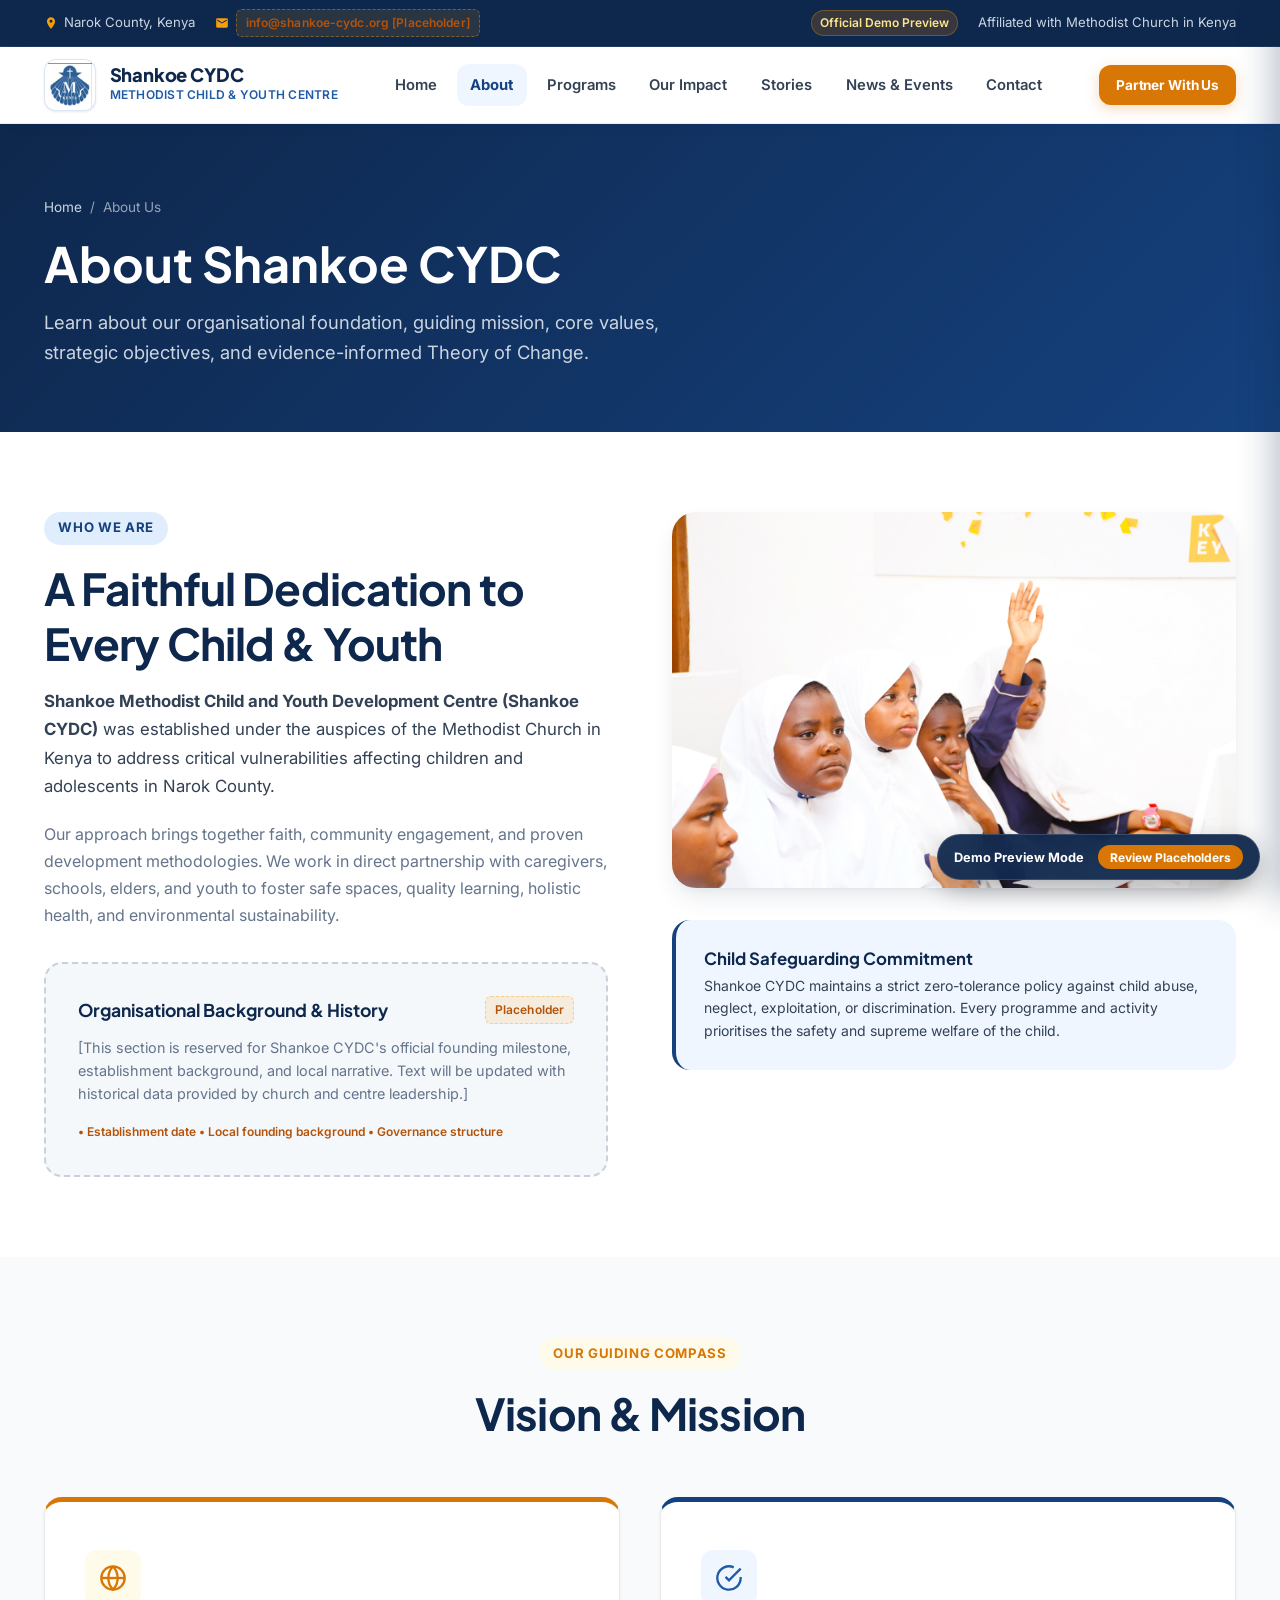
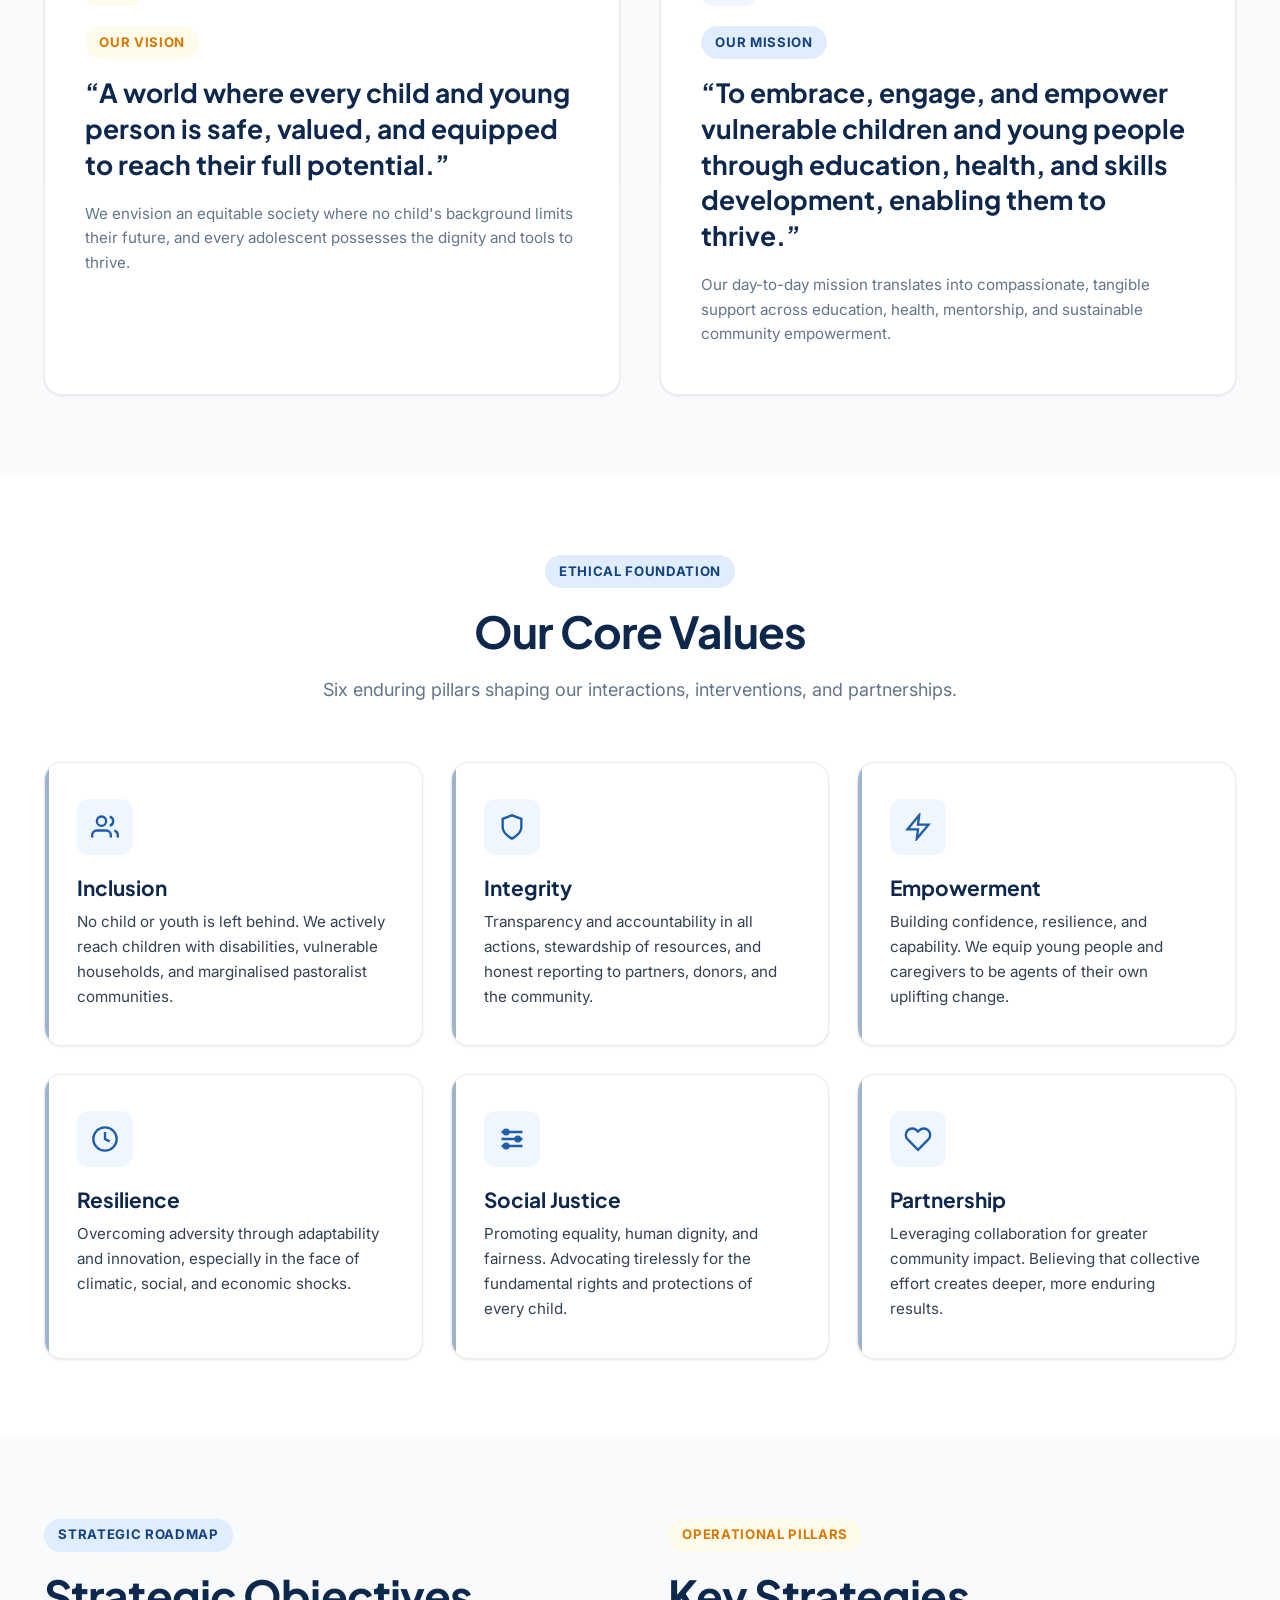
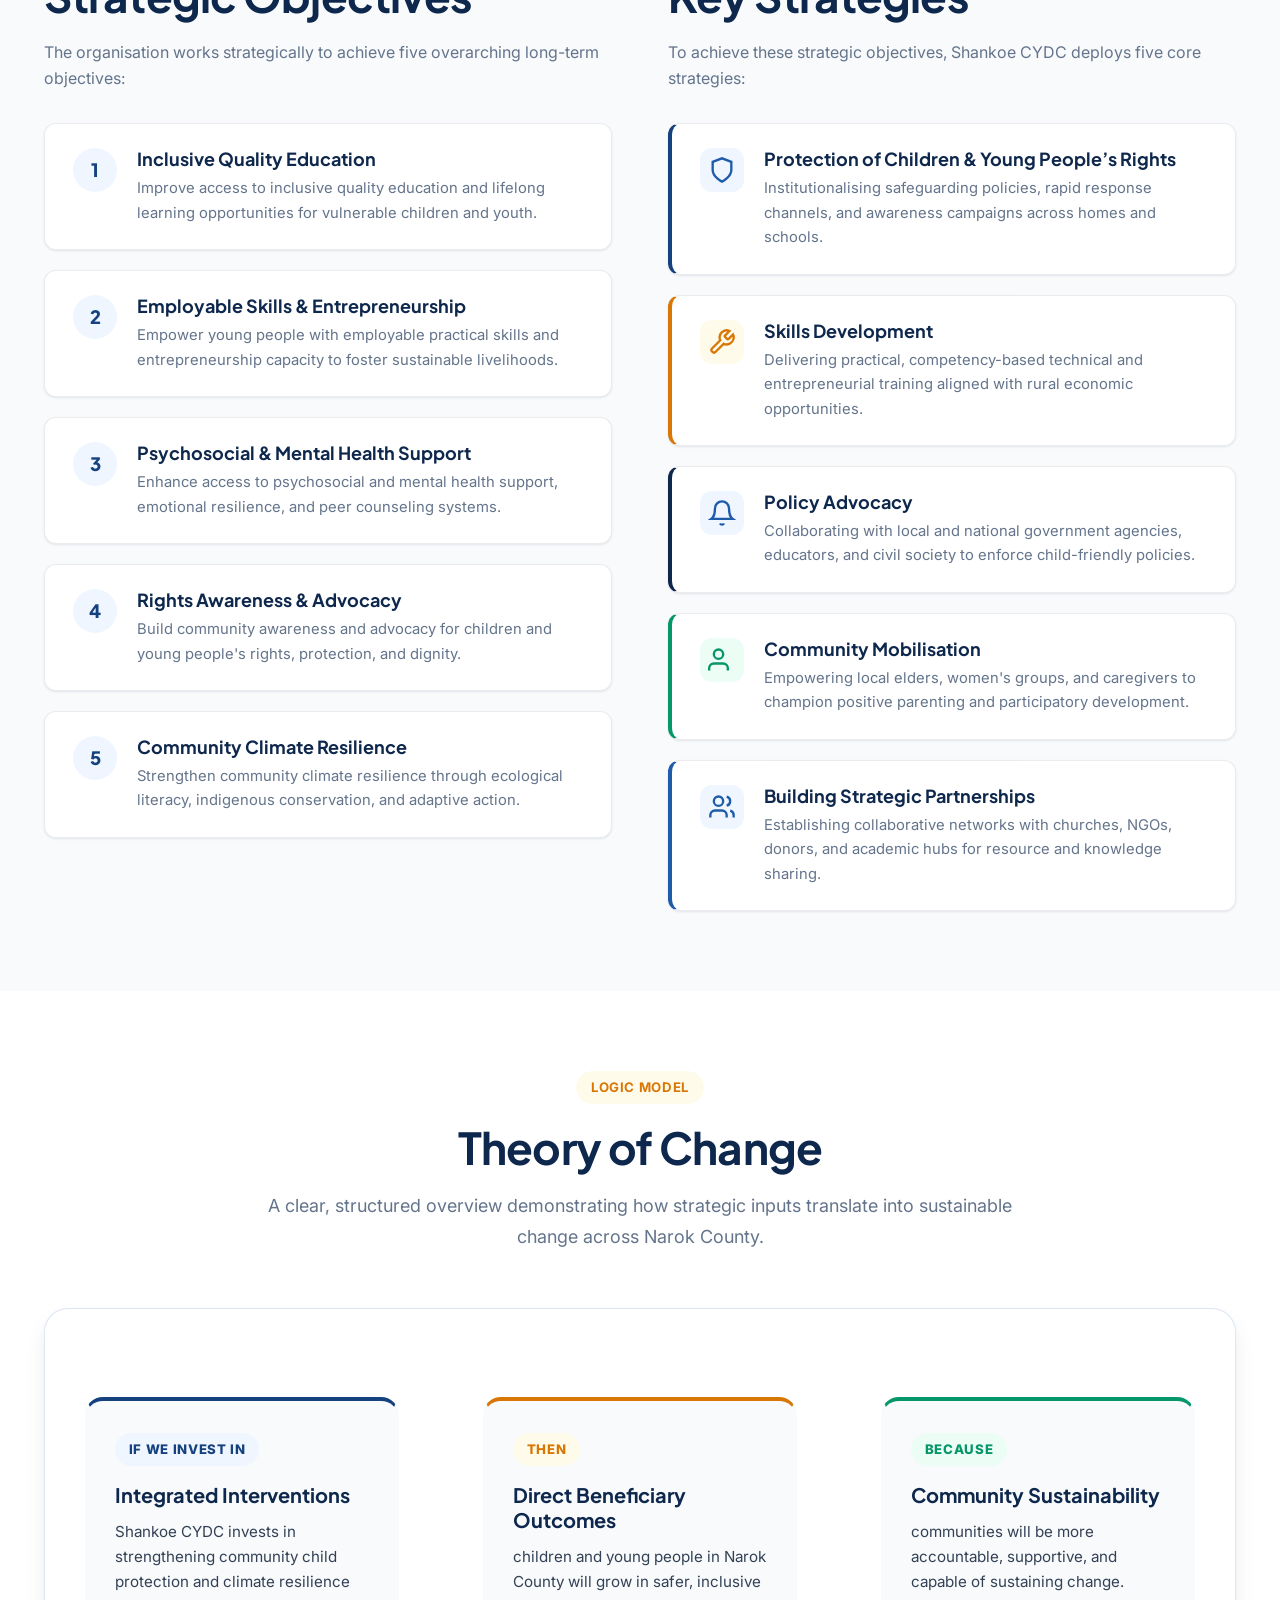
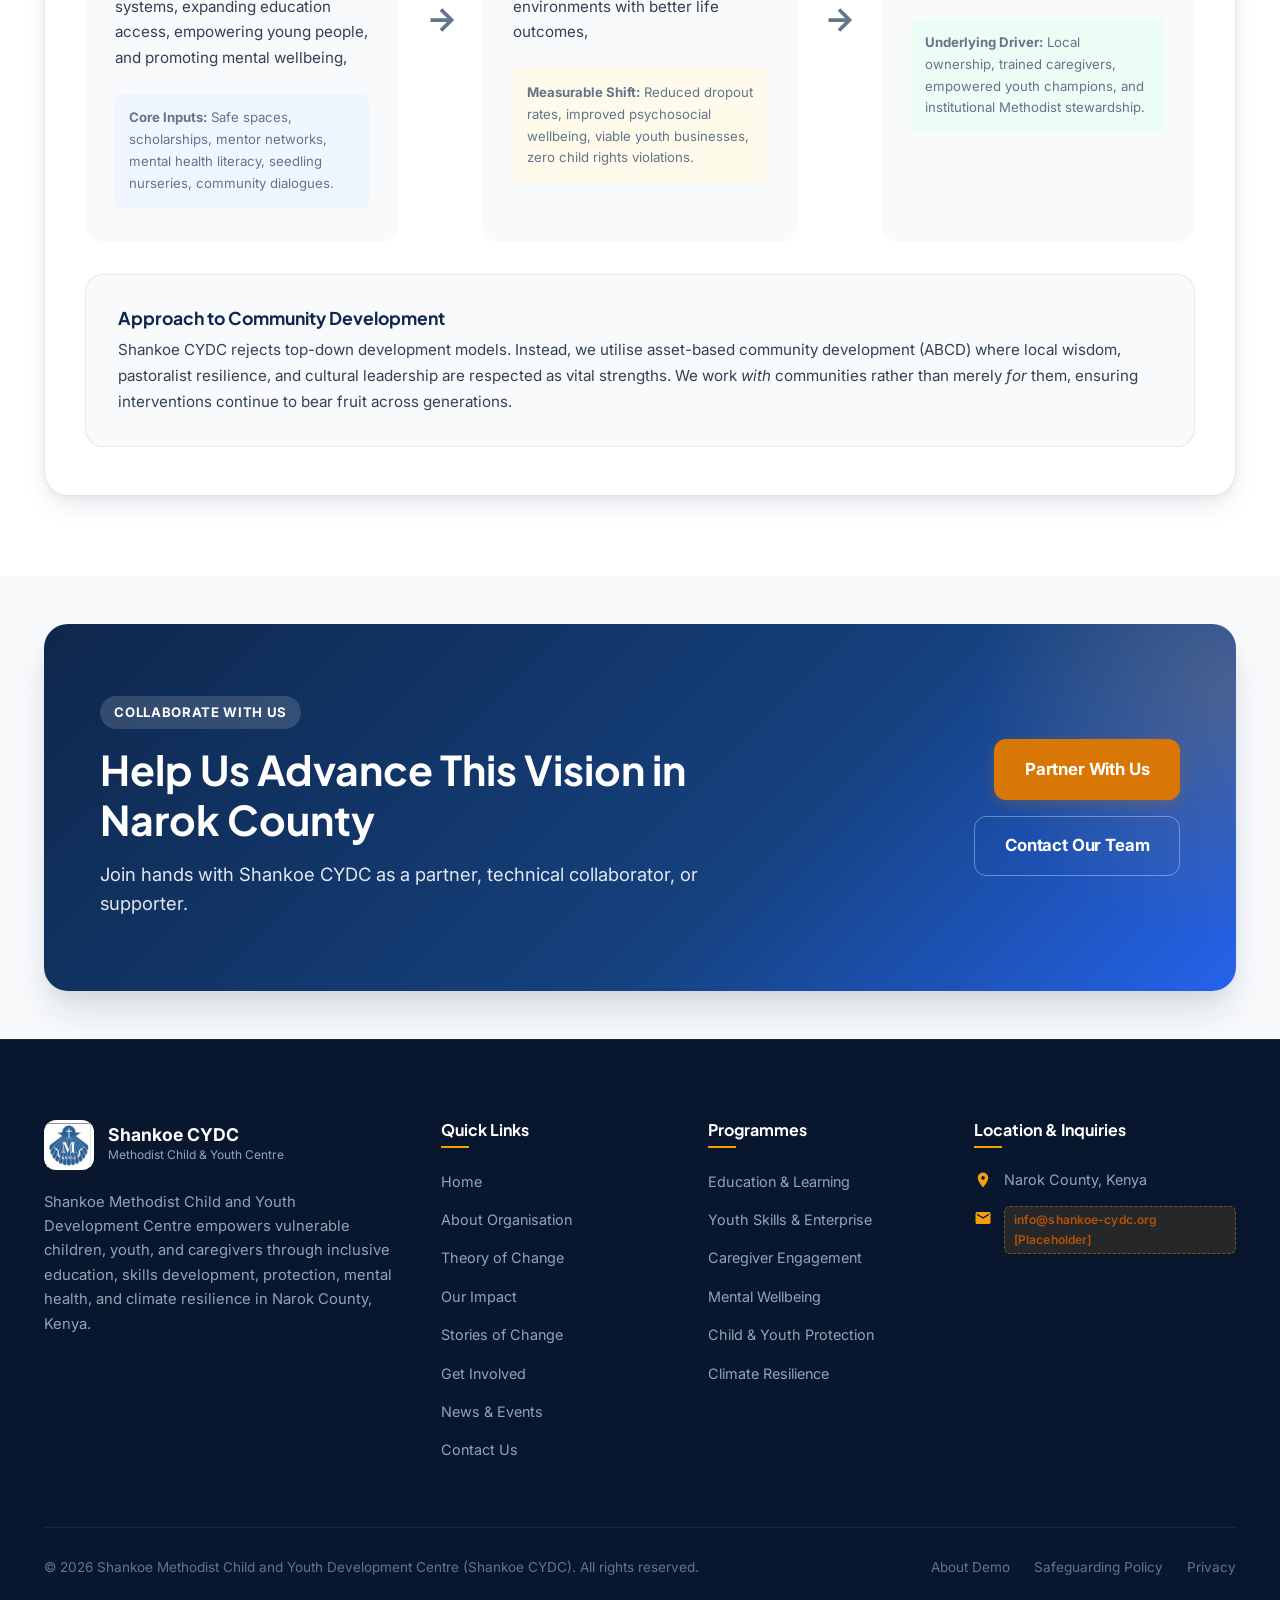
==== commit 3a930e27: "Streamline homepage layout and eliminate redundant navigation across site" ====
--- a/about.html
+++ b/about.html
@@ -59,16 +59,15 @@
           <li class="nav-item">
             <a href="programs.html" class="nav-link">Programs</a>
             <ul class="nav-dropdown">
+              <li><a href="programs.html">All Programmes</a></li>
               <li><a href="programs.html#education">Education &amp; Lifelong Learning</a></li>
-              <li><a href="youth.html">Youth Skills &amp; Entrepreneurship</a></li>
+              <li><a href="youth.html">Youth Skills &amp; Enterprise</a></li>
               <li><a href="caregivers.html">Caregivers &amp; Community</a></li>
               <li><a href="programs.html#protection">Child &amp; Youth Protection</a></li>
               <li><a href="programs.html#mental-health">Psychosocial &amp; Mental Health</a></li>
               <li><a href="programs.html#climate">Community Climate Resilience</a></li>
             </ul>
           </li>
-          <li class="nav-item"><a href="caregivers.html" class="nav-link">Caregivers</a></li>
-          <li class="nav-item"><a href="youth.html" class="nav-link">Youth Hub</a></li>
           <li class="nav-item"><a href="impact.html" class="nav-link">Our Impact</a></li>
           <li class="nav-item"><a href="stories.html" class="nav-link">Stories</a></li>
           <li class="nav-item"><a href="news.html" class="nav-link">News &amp; Events</a></li>
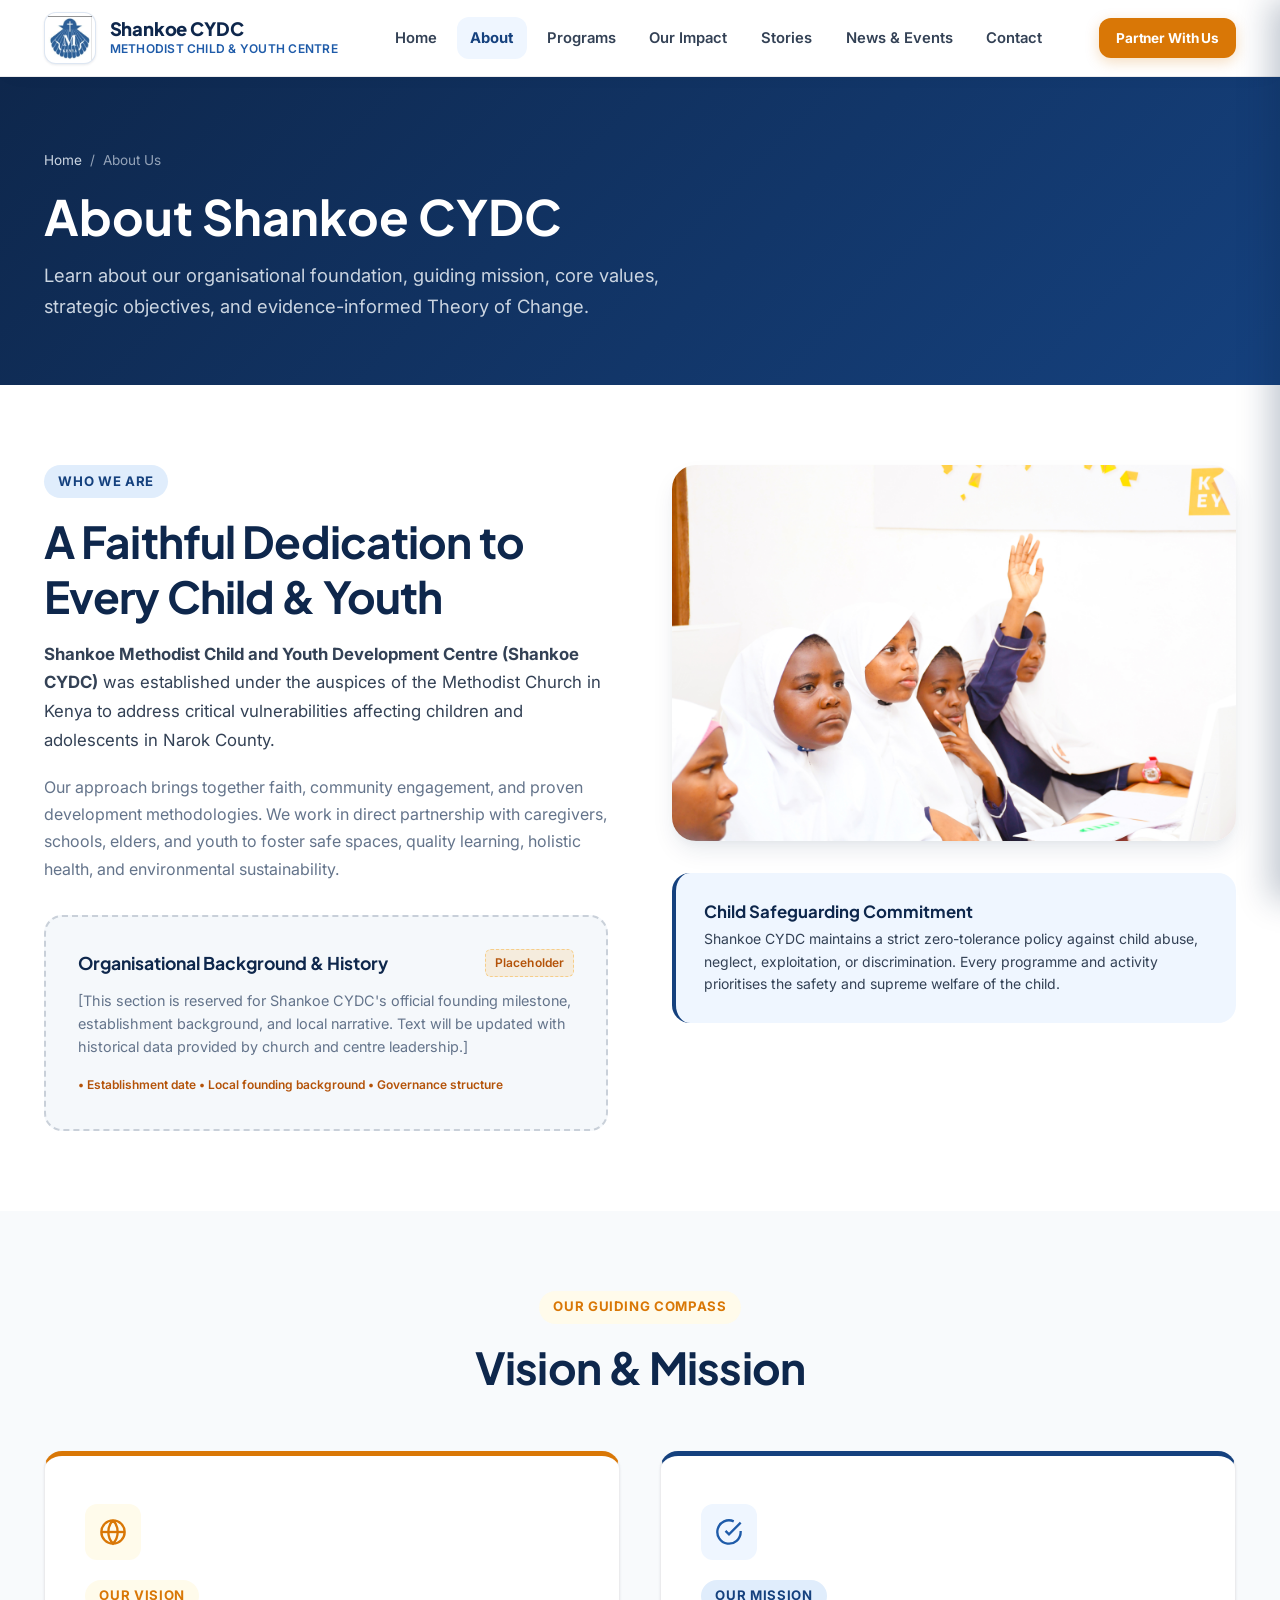
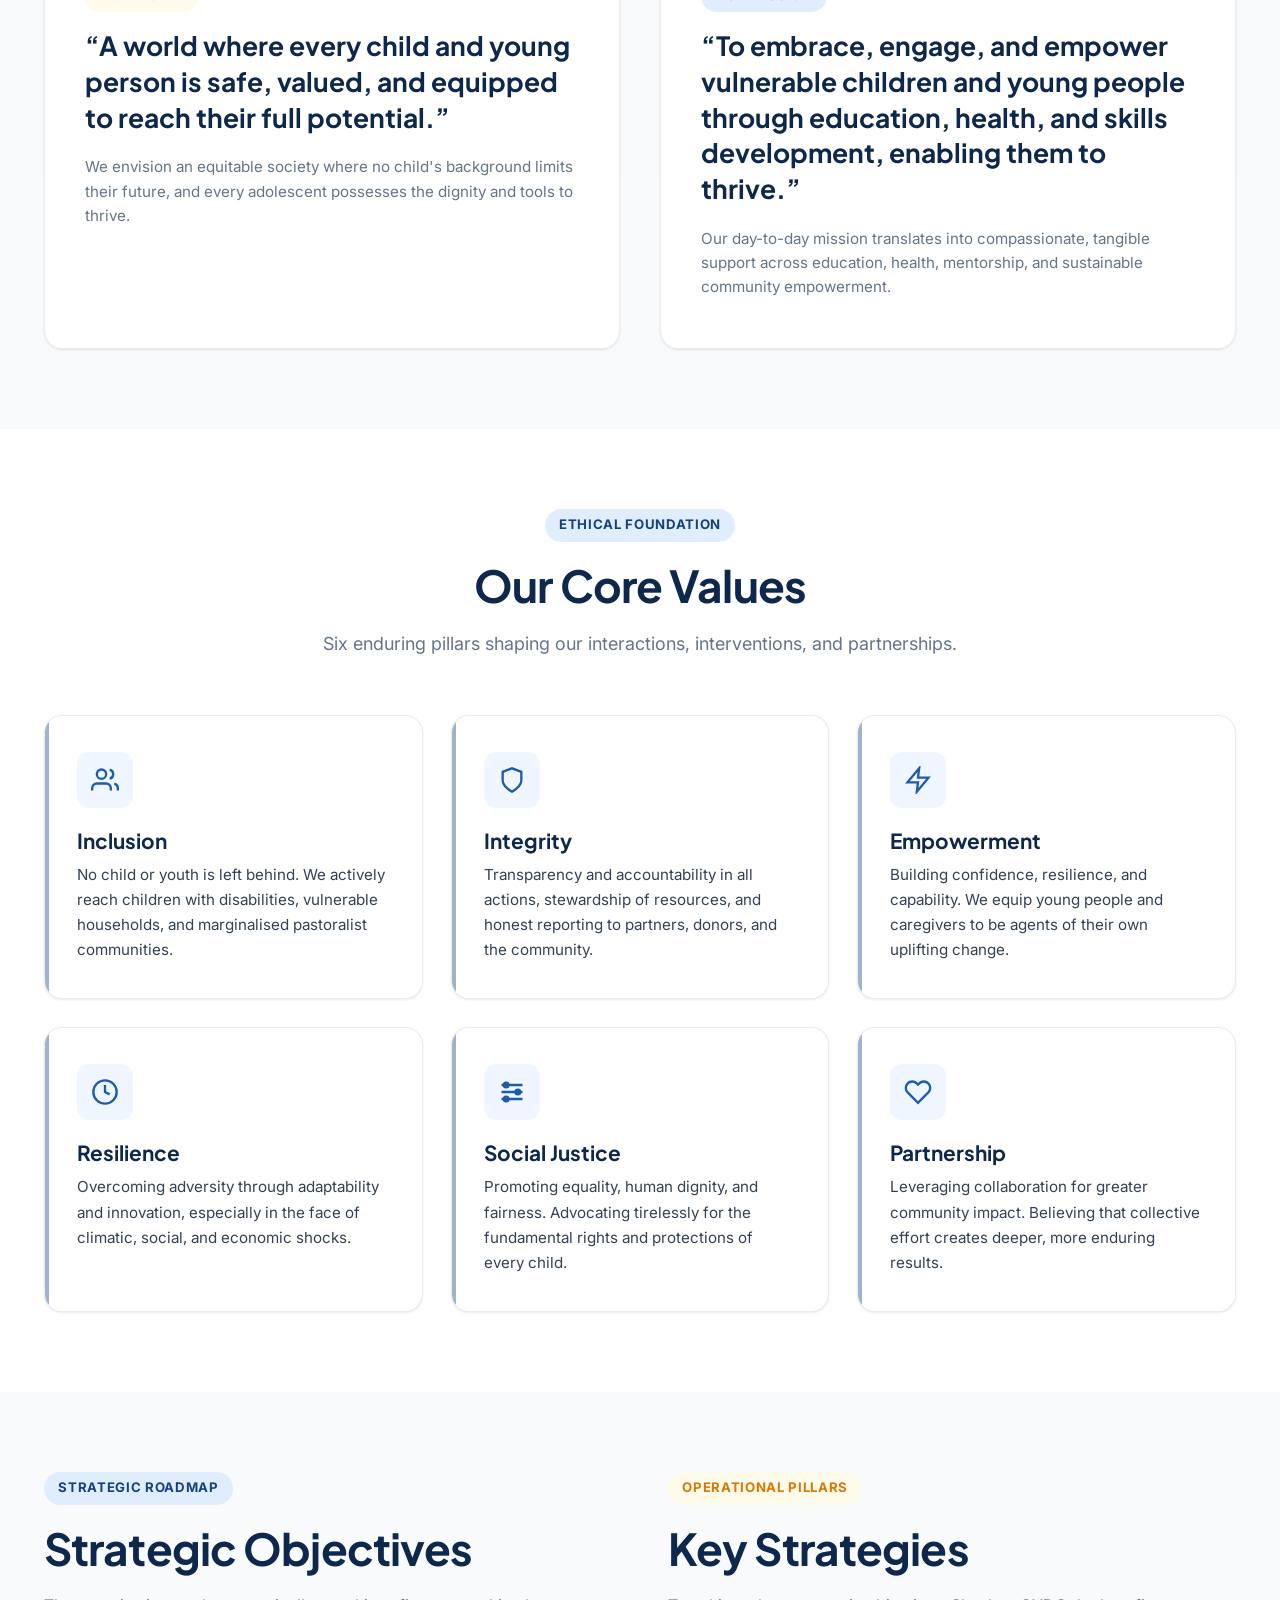
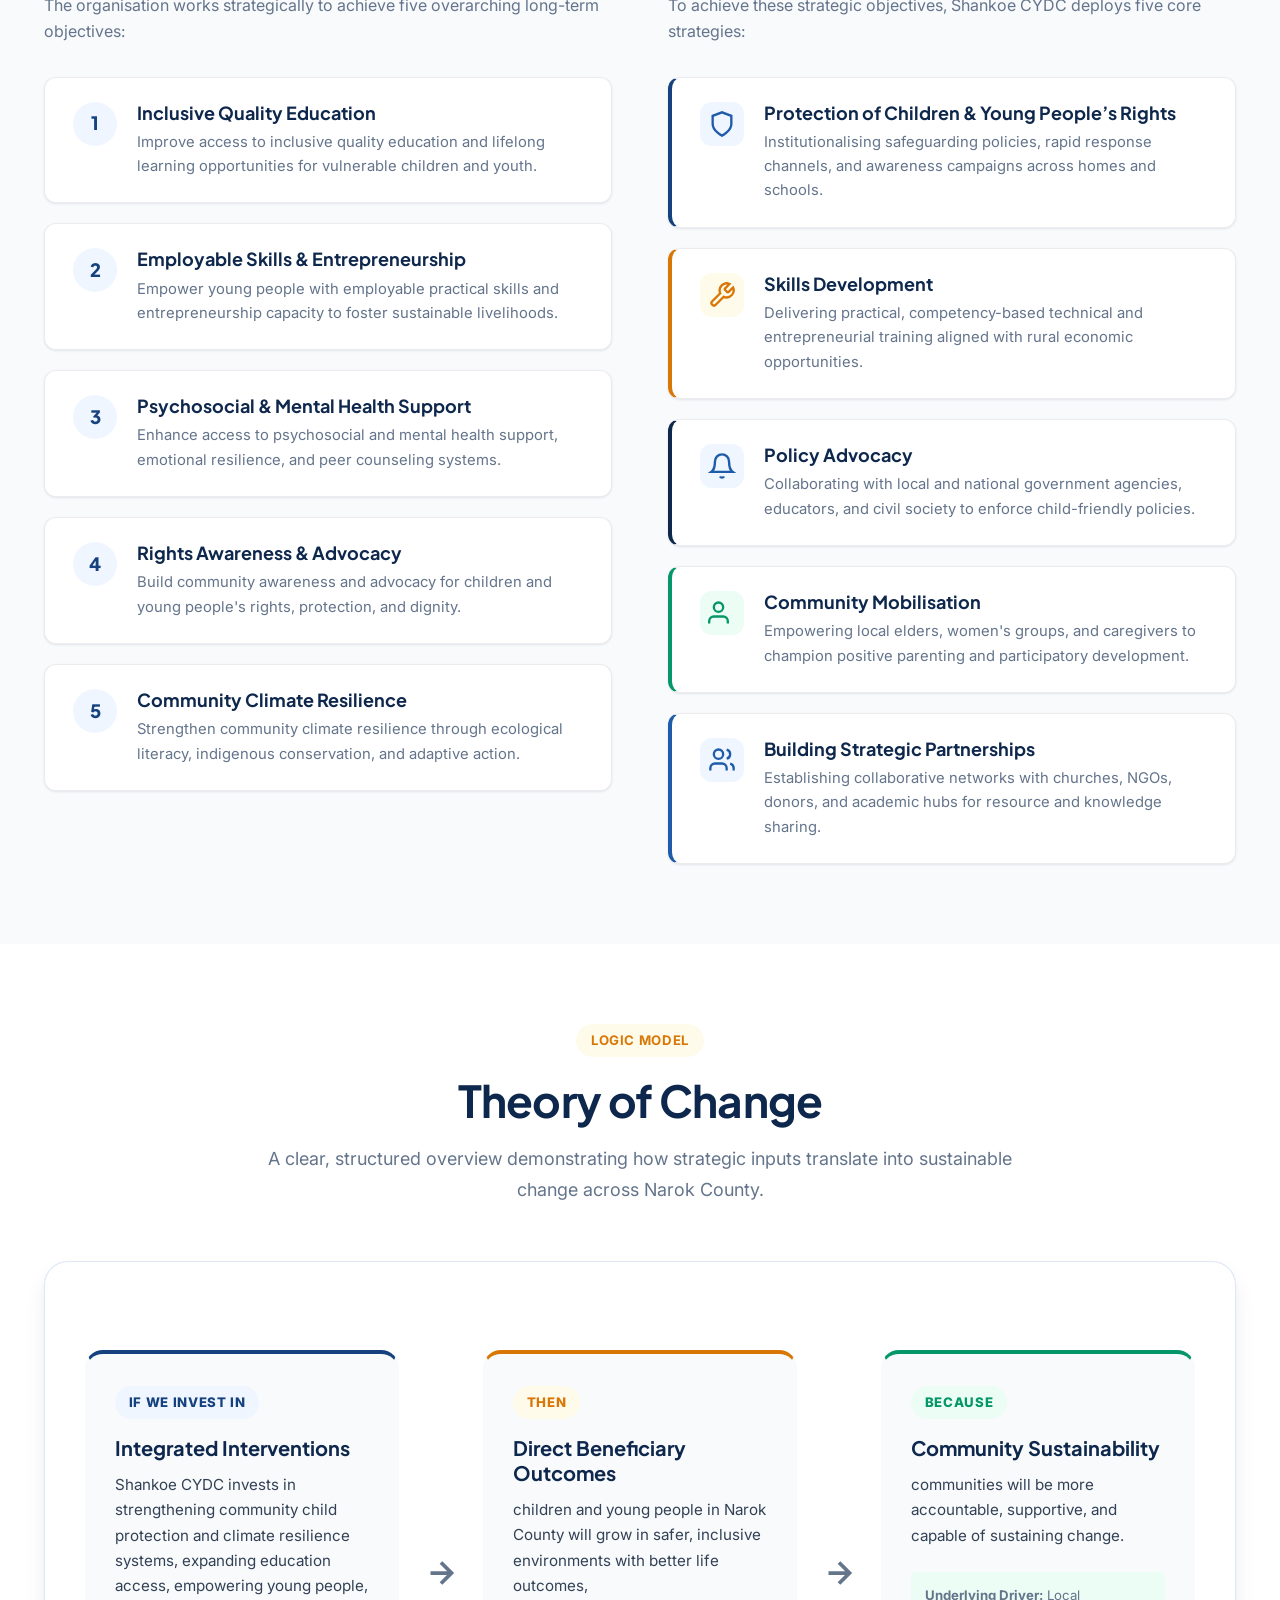
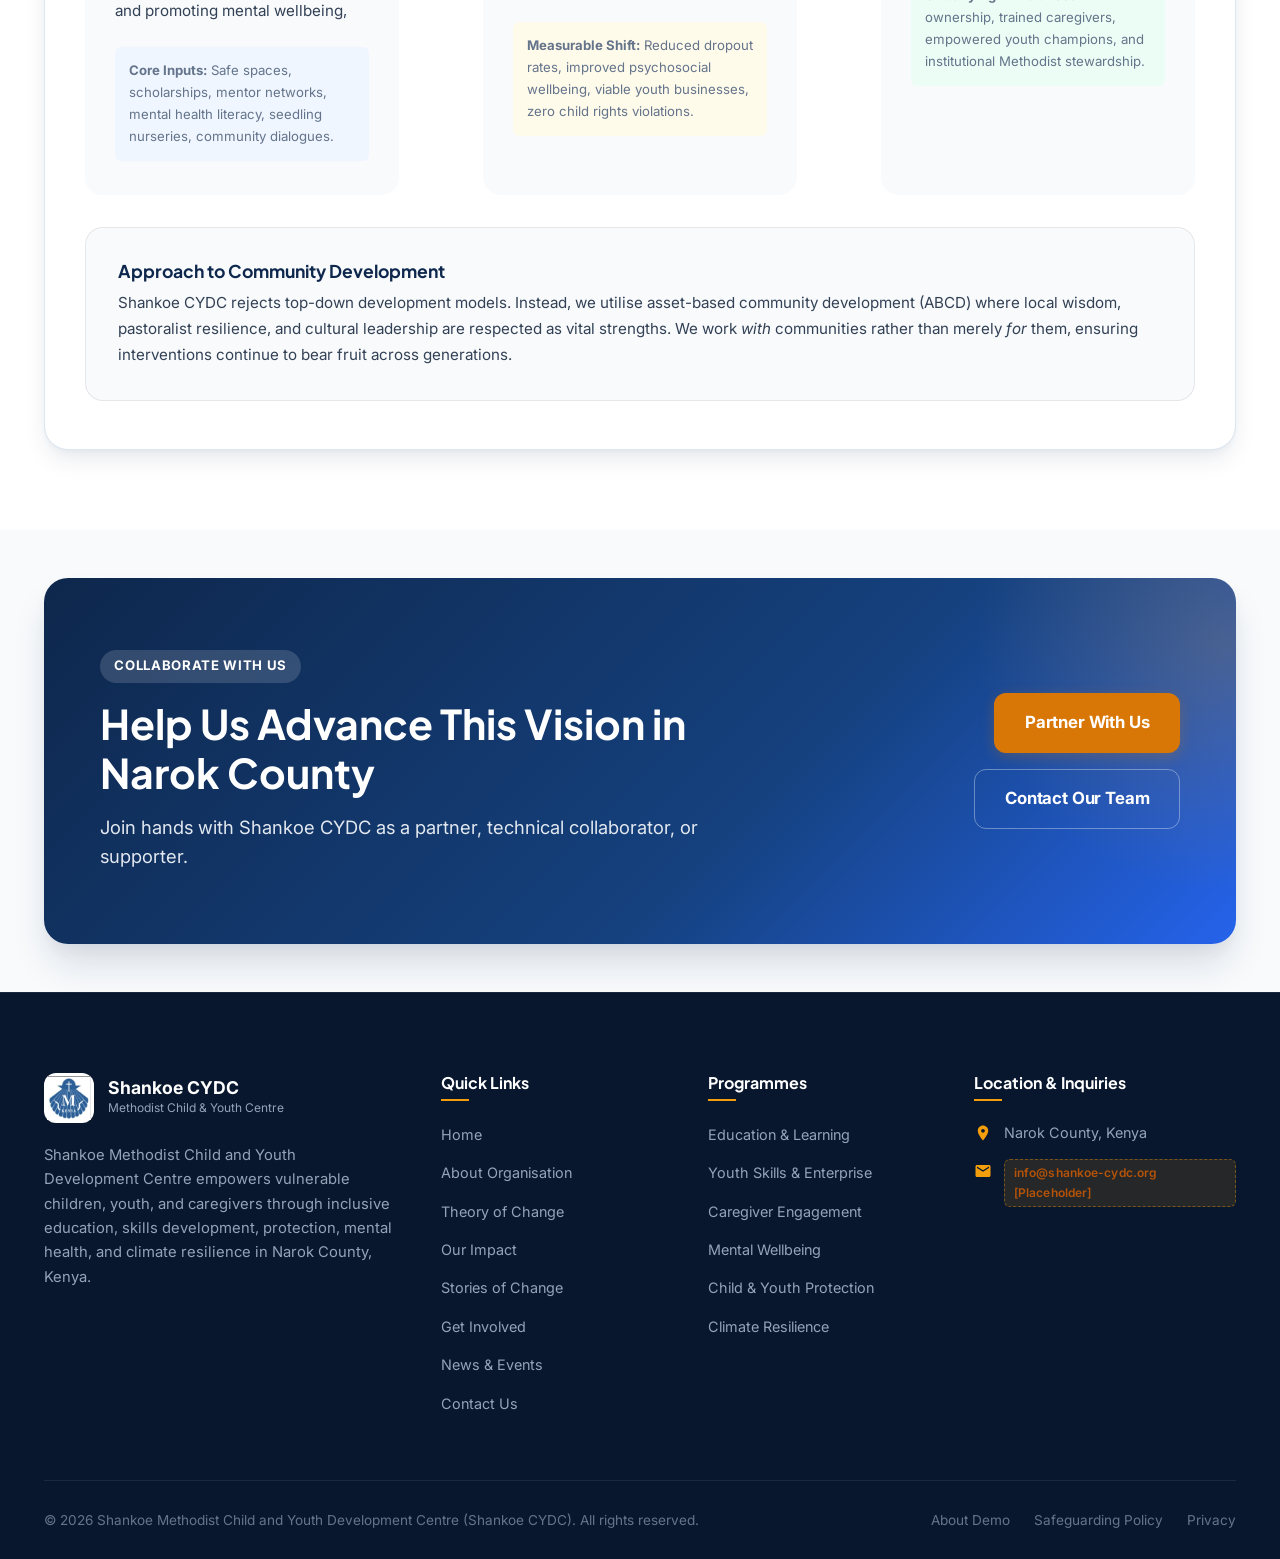
==== commit e103db60: "Streamline homepage and remove redundant top bar, hero badge, action buttons, and demo preview bar" ====
--- a/about.html
+++ b/about.html
@@ -10,25 +10,6 @@
 </head>
 <body>
 
-  <!-- Top Bar -->
-  <div class="top-bar">
-    <div class="container top-bar-inner">
-      <div class="top-bar-left">
-        <span class="top-bar-item">
-          <svg viewBox="0 0 24 24" fill="currentColor"><path d="M12 2C8.13 2 5 5.13 5 9c0 5.25 7 13 7 13s7-7.75 7-13c0-3.87-3.13-7-7-7zm0 9.5c-1.38 0-2.5-1.12-2.5-2.5s1.12-2.5 2.5-2.5 2.5 1.12 2.5 2.5-1.12 2.5-2.5 2.5z"/></svg>
-          Narok County, Kenya
-        </span>
-        <span class="top-bar-item">
-          <svg viewBox="0 0 24 24" fill="currentColor"><path d="M20 4H4c-1.1 0-1.99.9-1.99 2L2 18c0 1.1.9 2 2 2h16c1.1 0 2-.9 2-2V6c0-1.1-.9-2-2-2zm0 4l-8 5-8-5V6l8 5 8-5v2z"/></svg>
-          <span class="placeholder-tag" data-placeholder="true">info@shankoe-cydc.org [Placeholder]</span>
-        </span>
-      </div>
-      <div class="top-bar-right">
-        <span class="demo-indicator">Official Demo Preview</span>
-        <span class="top-bar-item">Affiliated with Methodist Church in Kenya</span>
-      </div>
-    </div>
-  </div>
 
   <!-- Master Header Nav -->
   <header class="header-nav">
@@ -546,11 +527,7 @@
     </div>
   </footer>
 
-  <!-- Floating Demo Controls -->
-  <aside class="demo-control-bar" aria-label="Demo Review Helper">
-    <span><strong>Demo Preview Mode</strong></span>
-    <button id="togglePlaceholdersBtn" class="demo-toggle-btn">Review Placeholders</button>
-  </aside>
+
 
   <script src="js/main.js"></script>
 </body>
--- a/css/style.css
+++ b/css/style.css
@@ -126,6 +126,14 @@
   padding: 3rem 0;
 }
 
+.section-compact {
+  padding: 3.5rem 0;
+}
+
+.section-compact .section-header {
+  margin-bottom: 2rem;
+}
+
 .section-lg {
   padding: 6.5rem 0;
 }
@@ -537,6 +545,23 @@
   overflow: hidden;
 }
 
+.hero-compact {
+  padding: 4.25rem 0 4.5rem;
+}
+
+.hero-compact .hero-image-card img {
+  height: 400px;
+}
+
+.hero-compact .hero-actions {
+  margin-bottom: 2rem;
+}
+
+.hero-compact .hero-lead {
+  margin-bottom: 1.5rem;
+  font-size: 1.1rem;
+}
+
 .hero::before {
   content: '';
   position: absolute;
@@ -869,6 +894,109 @@
   display: flex;
   flex-direction: column;
   flex-grow: 1;
+}
+
+/* Compact Image-Led Pillar Cards */
+.pillar-card {
+  background: var(--bg-surface);
+  border-radius: var(--radius-lg);
+  border: 1px solid var(--border-light);
+  overflow: hidden;
+  box-shadow: var(--shadow-sm);
+  transition: all var(--transition-base);
+  display: flex;
+  flex-direction: column;
+}
+
+.pillar-card:hover {
+  transform: translateY(-4px);
+  box-shadow: var(--shadow-lg);
+  border-color: var(--border-blue);
+}
+
+.pillar-thumb {
+  position: relative;
+  height: 180px;
+  overflow: hidden;
+}
+
+.pillar-thumb img {
+  width: 100%;
+  height: 100%;
+  object-fit: cover;
+  transition: transform 0.5s ease;
+}
+
+.pillar-card:hover .pillar-thumb img {
+  transform: scale(1.06);
+}
+
+.pillar-tag {
+  position: absolute;
+  top: 0.75rem;
+  left: 0.75rem;
+  padding: 0.25rem 0.65rem;
+  border-radius: var(--radius-full);
+  background: rgba(14, 39, 76, 0.85);
+  backdrop-filter: blur(6px);
+  color: #ffffff;
+  font-size: 0.7rem;
+  font-weight: 700;
+  letter-spacing: 0.03em;
+  text-transform: uppercase;
+}
+
+.pillar-body {
+  padding: 1.25rem 1.15rem 1.35rem;
+  display: flex;
+  flex-direction: column;
+  flex-grow: 1;
+}
+
+.pillar-title {
+  font-size: 1.1rem;
+  margin-bottom: 0.35rem;
+  color: var(--primary-navy);
+}
+
+.pillar-desc {
+  font-size: 0.85rem;
+  color: var(--text-muted);
+  line-height: 1.45;
+  margin-bottom: 1rem;
+  flex-grow: 1;
+}
+
+/* Image Card in About / Intro */
+.story-image-card {
+  position: relative;
+  border-radius: var(--radius-xl);
+  overflow: hidden;
+  box-shadow: var(--shadow-xl);
+  border: 1px solid var(--border-light);
+}
+
+.story-image-card img {
+  width: 100%;
+  height: 380px;
+  object-fit: cover;
+  display: block;
+}
+
+.story-image-badge {
+  position: absolute;
+  bottom: 1.25rem;
+  left: 1.25rem;
+  background: rgba(14, 39, 76, 0.88);
+  backdrop-filter: blur(8px);
+  color: #ffffff;
+  padding: 0.55rem 1rem;
+  border-radius: var(--radius-md);
+  font-size: 0.8rem;
+  font-weight: 600;
+  display: inline-flex;
+  align-items: center;
+  gap: 0.5rem;
 }
 
 /* Theory of Change (ToC) Visual Component */
@@ -1781,6 +1909,9 @@
   .hero-image-card img {
     height: 400px;
   }
+  .hero-compact .hero-image-card img {
+    height: 340px;
+  }
   .grid-4, .impact-grid, .partners-grid {
     grid-template-columns: repeat(2, 1fr);
   }
@@ -1795,14 +1926,23 @@
     transform: rotate(90deg);
     padding: 0.5rem 0;
   }
+  .story-image-card img {
+    height: 300px;
+  }
 }
 
 @media (max-width: 768px) {
   .section {
-    padding: 3.5rem 0;
+    padding: 3rem 0;
+  }
+  .section-compact {
+    padding: 2.5rem 0;
+  }
+  .section-compact .section-header {
+    margin-bottom: 1.5rem;
   }
   .section-title {
-    font-size: 1.85rem;
+    font-size: 1.75rem;
   }
   .nav-menu, .nav-actions .btn {
     display: none;
@@ -1813,7 +1953,7 @@
   .top-bar-right {
     display: none;
   }
-  .grid-3, .grid-2, .values-grid {
+  .grid-3, .grid-2, .values-grid, .grid-4 {
     grid-template-columns: 1fr;
   }
   .form-grid {
@@ -1822,7 +1962,7 @@
   .cta-grid {
     grid-template-columns: 1fr;
     text-align: center;
-    gap: 2rem;
+    gap: 1.5rem;
   }
   .cta-buttons {
     justify-content: center;
@@ -1831,6 +1971,9 @@
     position: static;
     margin-top: 1rem;
     max-width: 100%;
+  }
+  .hero-compact {
+    padding: 3rem 0 3.25rem;
   }
   .footer-top {
     grid-template-columns: 1fr;
@@ -1846,4 +1989,10 @@
     bottom: 0.75rem;
     justify-content: space-between;
   }
-}
+  .story-image-card img {
+    height: 240px;
+  }
+  .pillar-thumb {
+    height: 160px;
+  }
+}
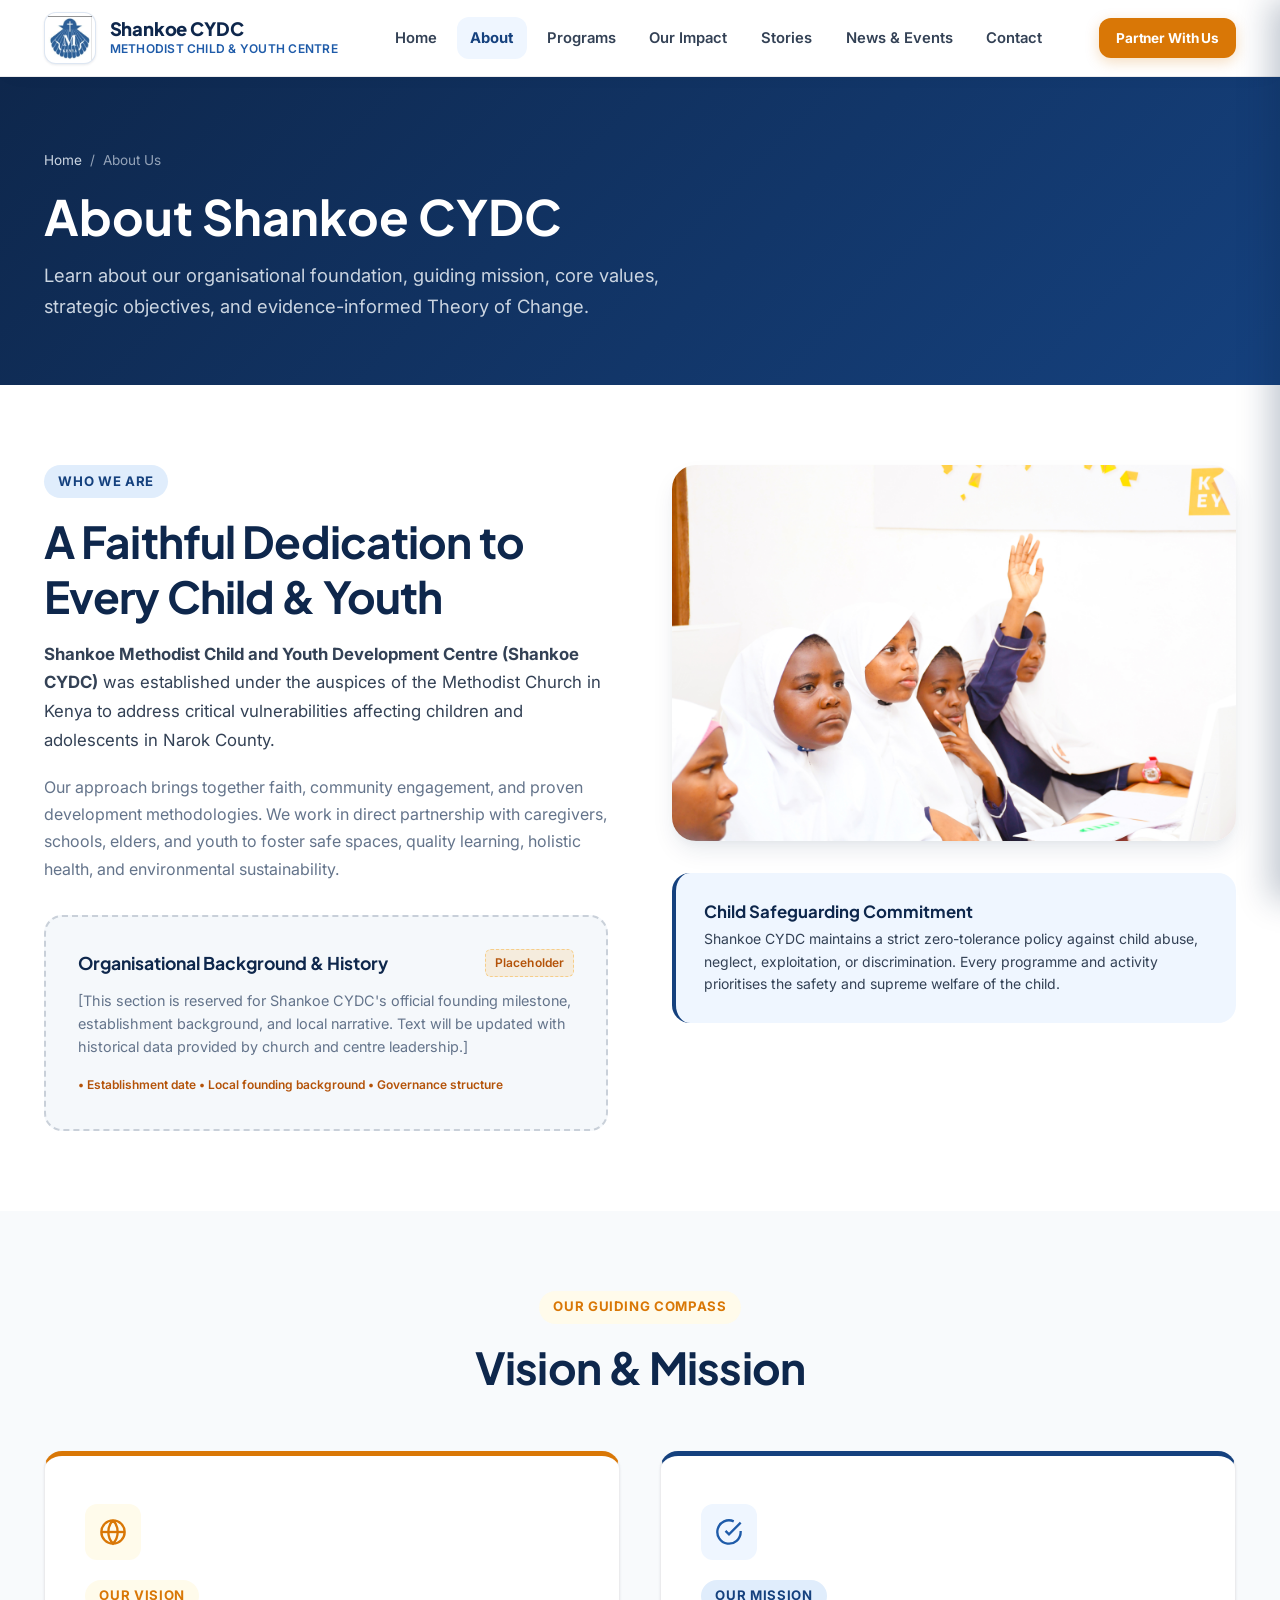
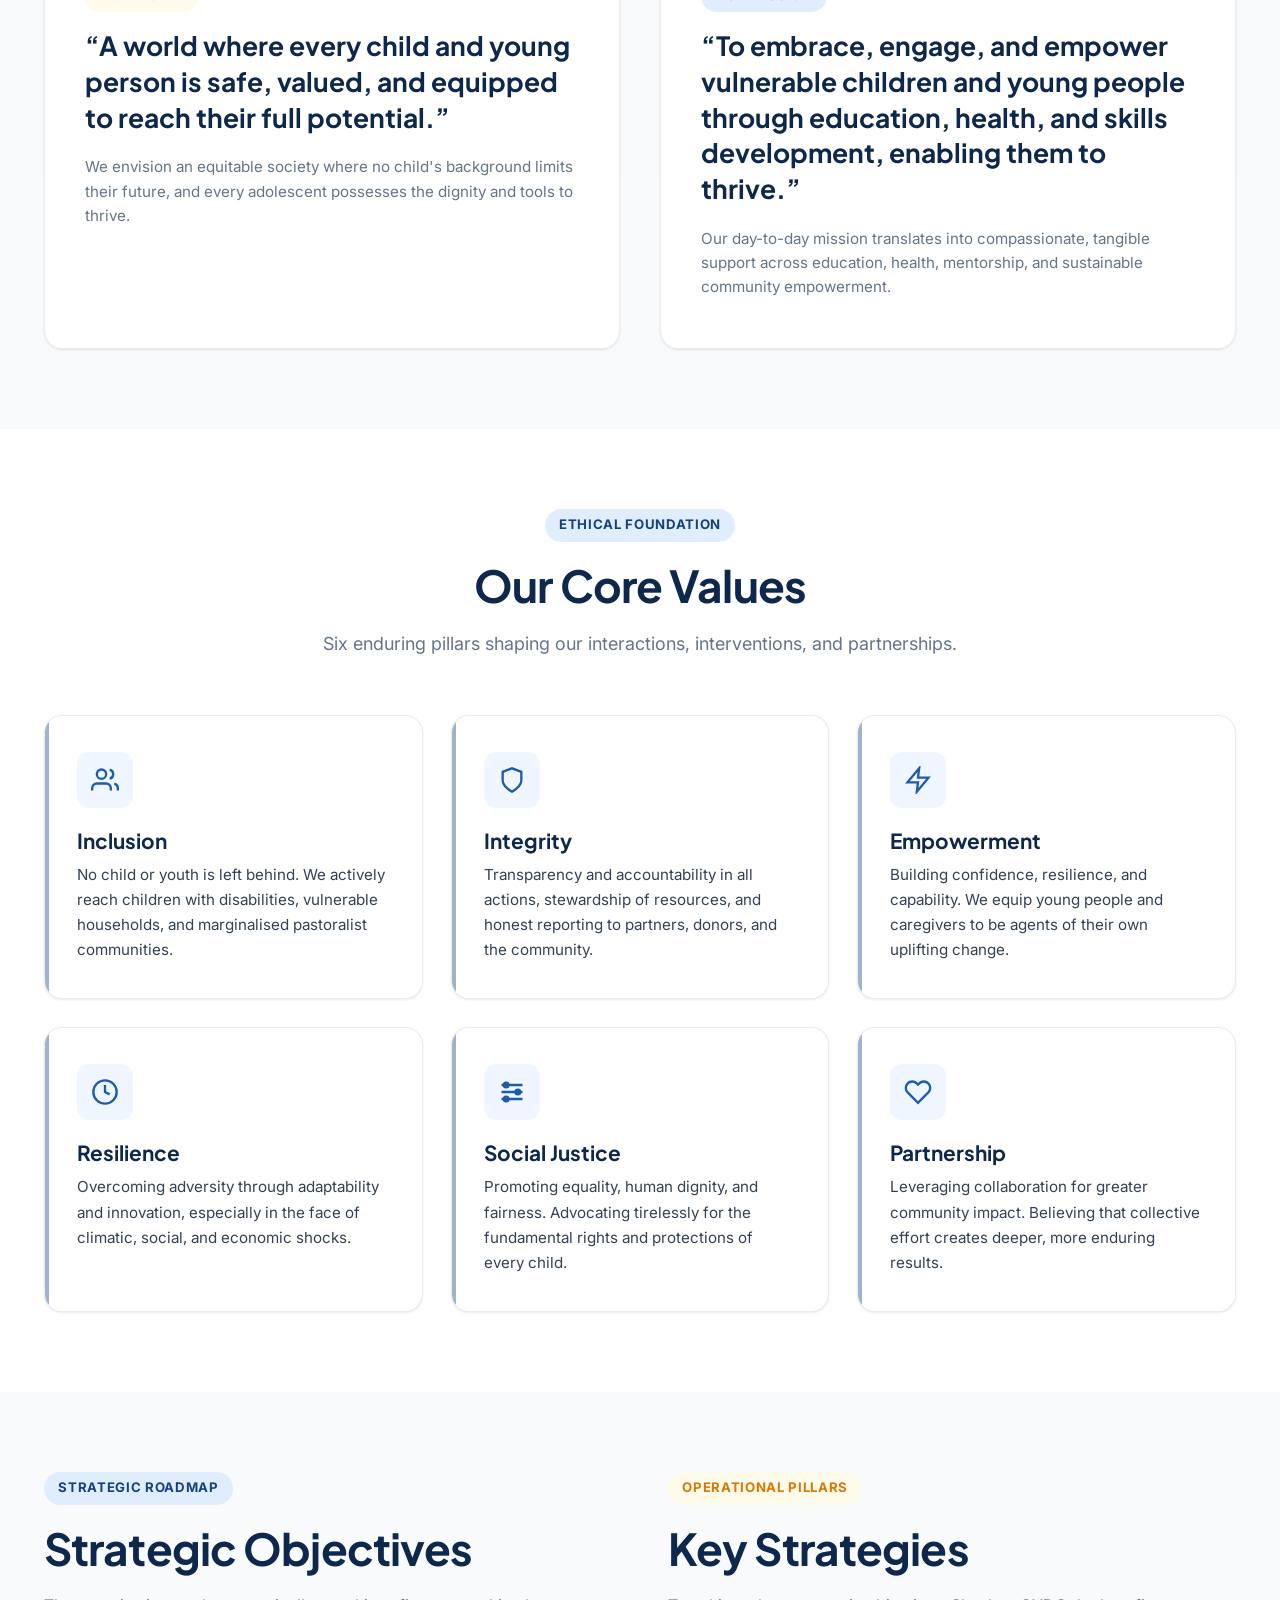
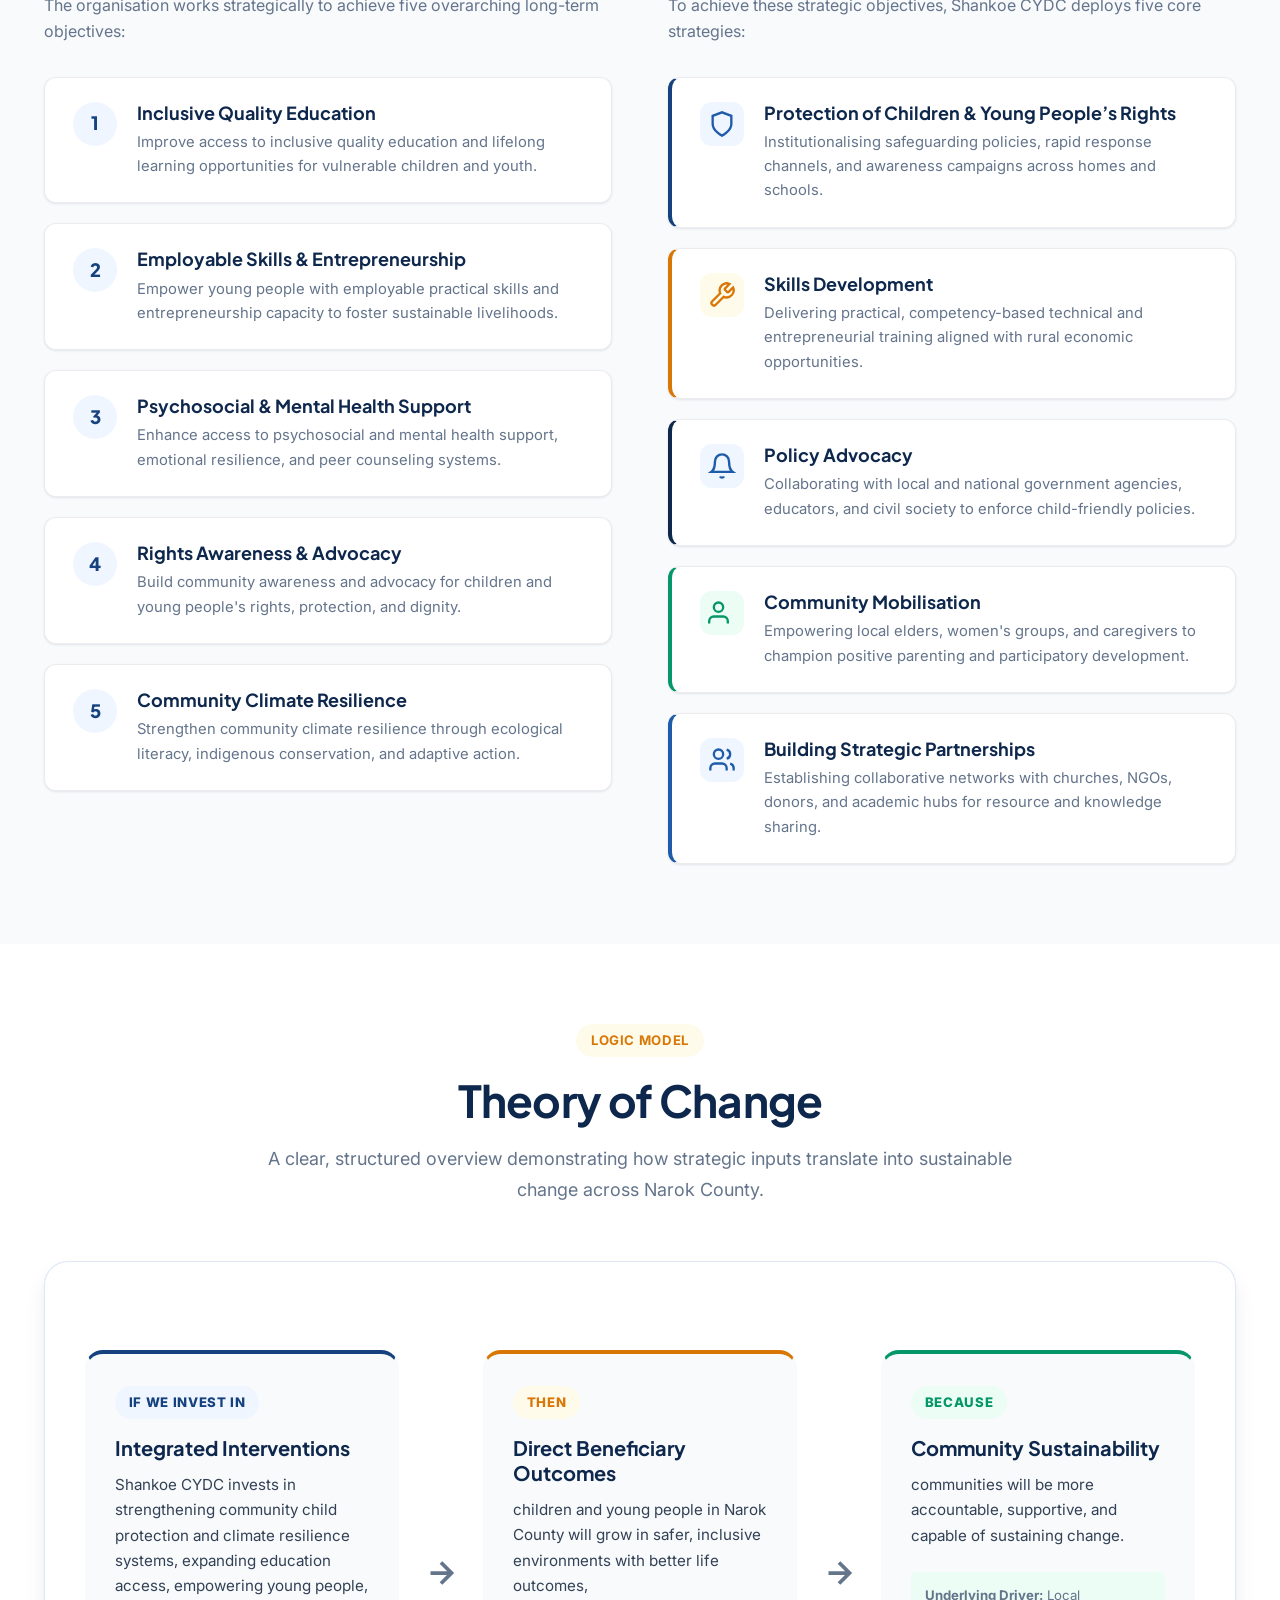
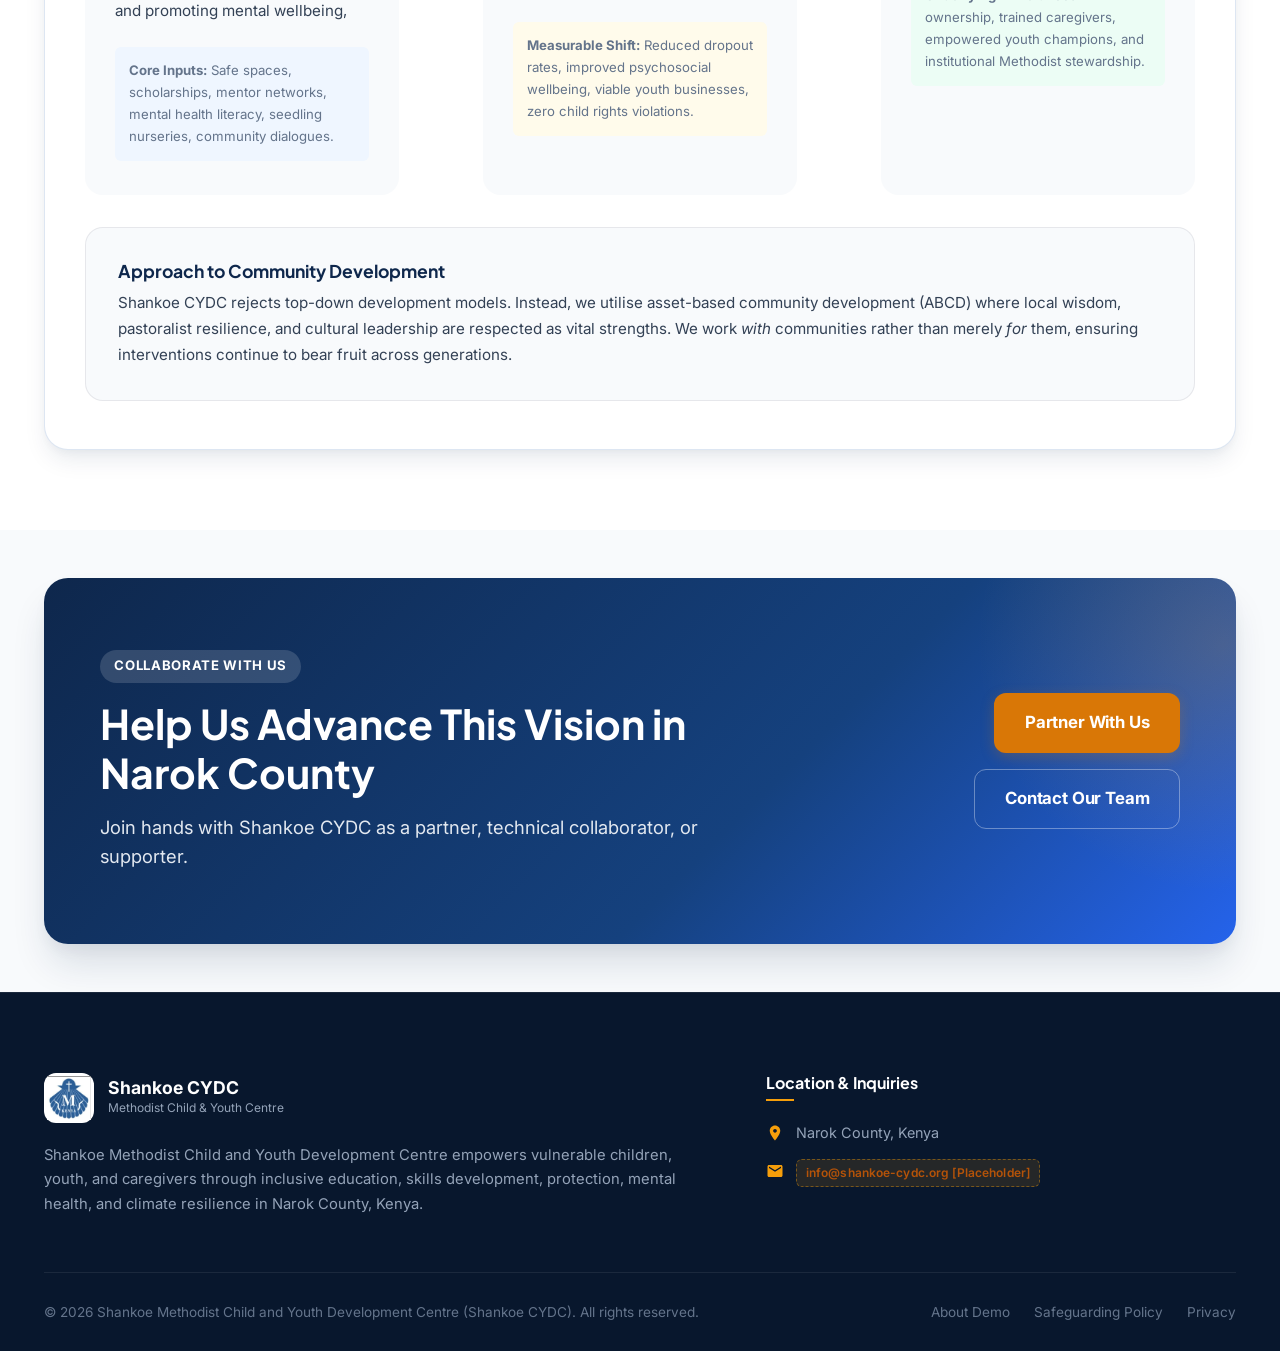
==== commit ff7058f8: "Remove Quick Links and Programmes columns from footer across all pages" ====
--- a/about.html
+++ b/about.html
@@ -475,31 +475,6 @@
           </p>
         </div>
 
-        <div class="footer-col">
-          <h4>Quick Links</h4>
-          <ul class="footer-links">
-            <li><a href="index.html">Home</a></li>
-            <li><a href="about.html">About Organisation</a></li>
-            <li><a href="about.html#toc">Theory of Change</a></li>
-            <li><a href="impact.html">Our Impact</a></li>
-            <li><a href="stories.html">Stories of Change</a></li>
-            <li><a href="get-involved.html">Get Involved</a></li>
-            <li><a href="news.html">News &amp; Events</a></li>
-            <li><a href="contact.html">Contact Us</a></li>
-          </ul>
-        </div>
-
-        <div class="footer-col">
-          <h4>Programmes</h4>
-          <ul class="footer-links">
-            <li><a href="programs.html#education">Education &amp; Learning</a></li>
-            <li><a href="youth.html">Youth Skills &amp; Enterprise</a></li>
-            <li><a href="caregivers.html">Caregiver Engagement</a></li>
-            <li><a href="programs.html#mental-health">Mental Wellbeing</a></li>
-            <li><a href="programs.html#protection">Child &amp; Youth Protection</a></li>
-            <li><a href="programs.html#climate">Climate Resilience</a></li>
-          </ul>
-        </div>
 
         <div class="footer-col">
           <h4>Location &amp; Inquiries</h4>
--- a/css/style.css
+++ b/css/style.css
@@ -1513,9 +1513,9 @@
 
 .footer-top {
   display: grid;
-  grid-template-columns: 1.6fr 1fr 1fr 1.2fr;
-  gap: 3rem;
-  padding-bottom: 4rem;
+  grid-template-columns: 1.4fr 1fr;
+  gap: 4rem;
+  padding-bottom: 3.5rem;
   border-bottom: 1px solid rgba(255, 255, 255, 0.08);
 }
 
